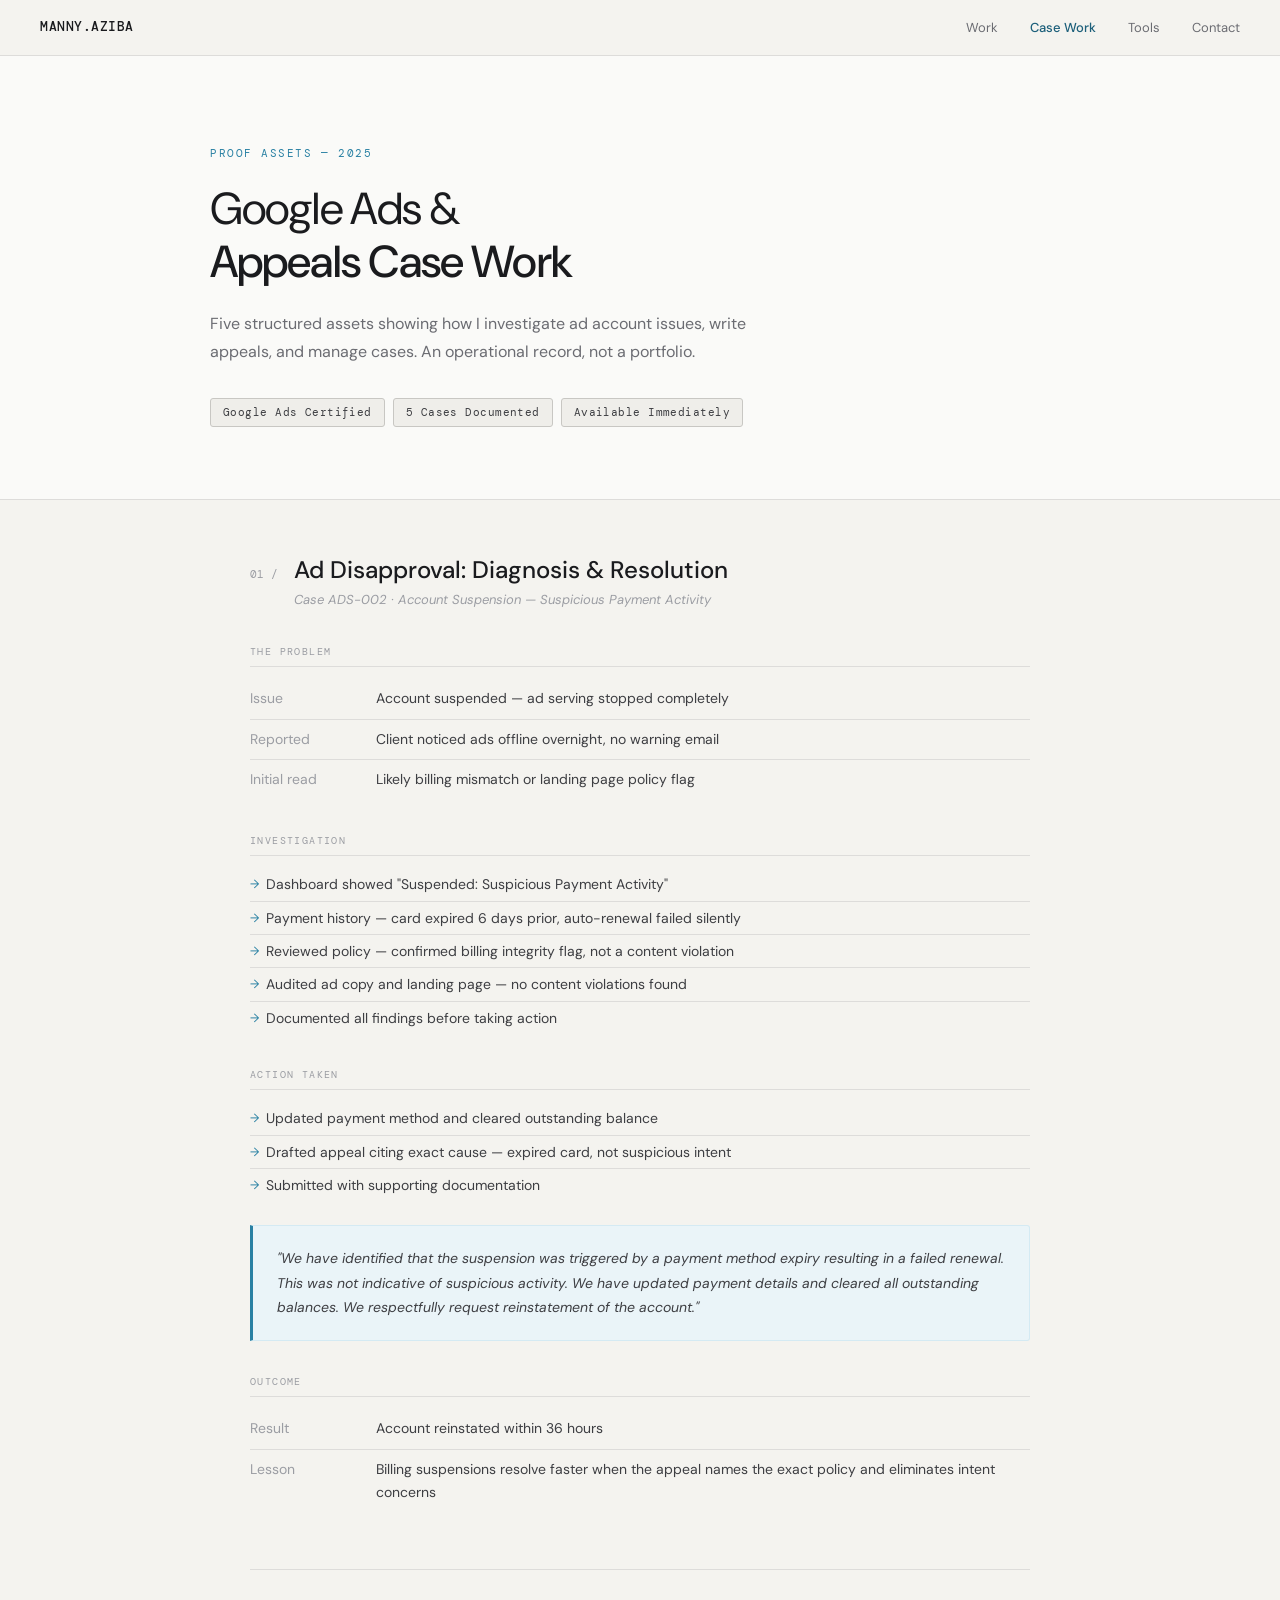
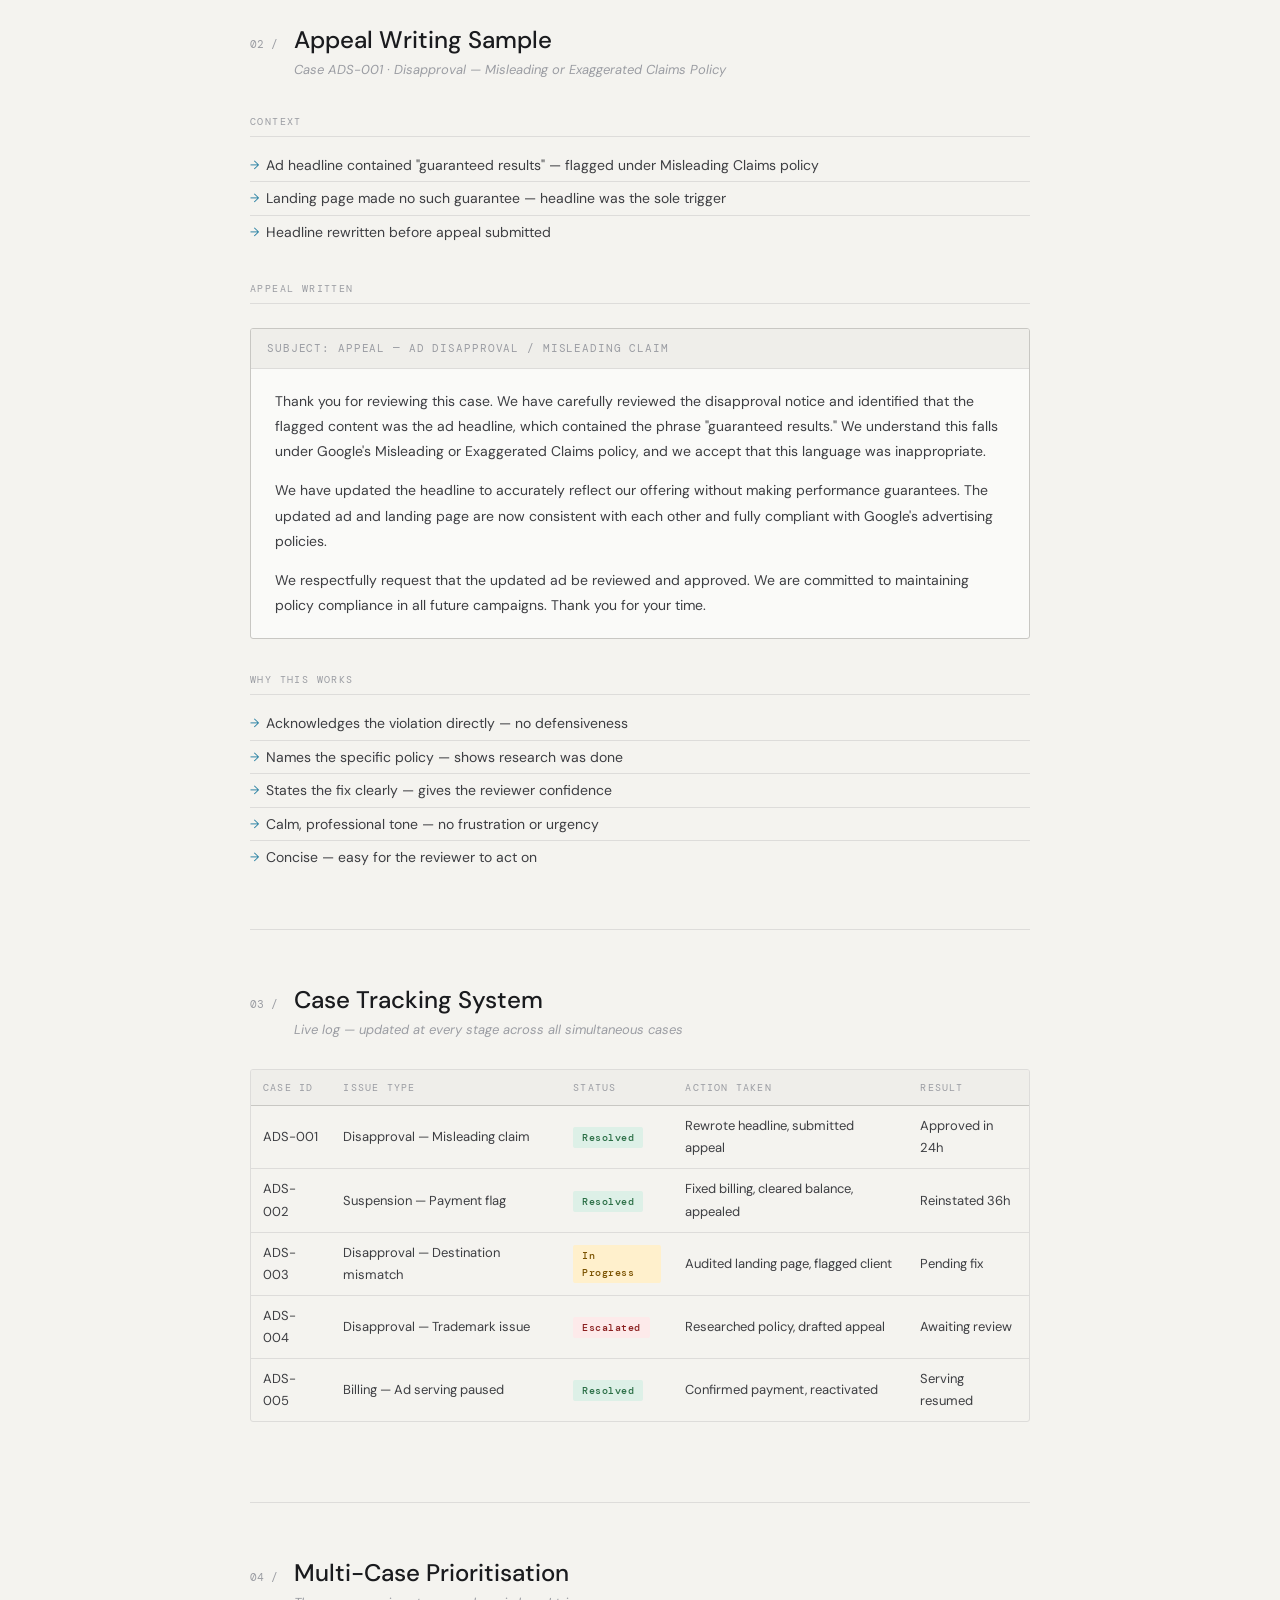
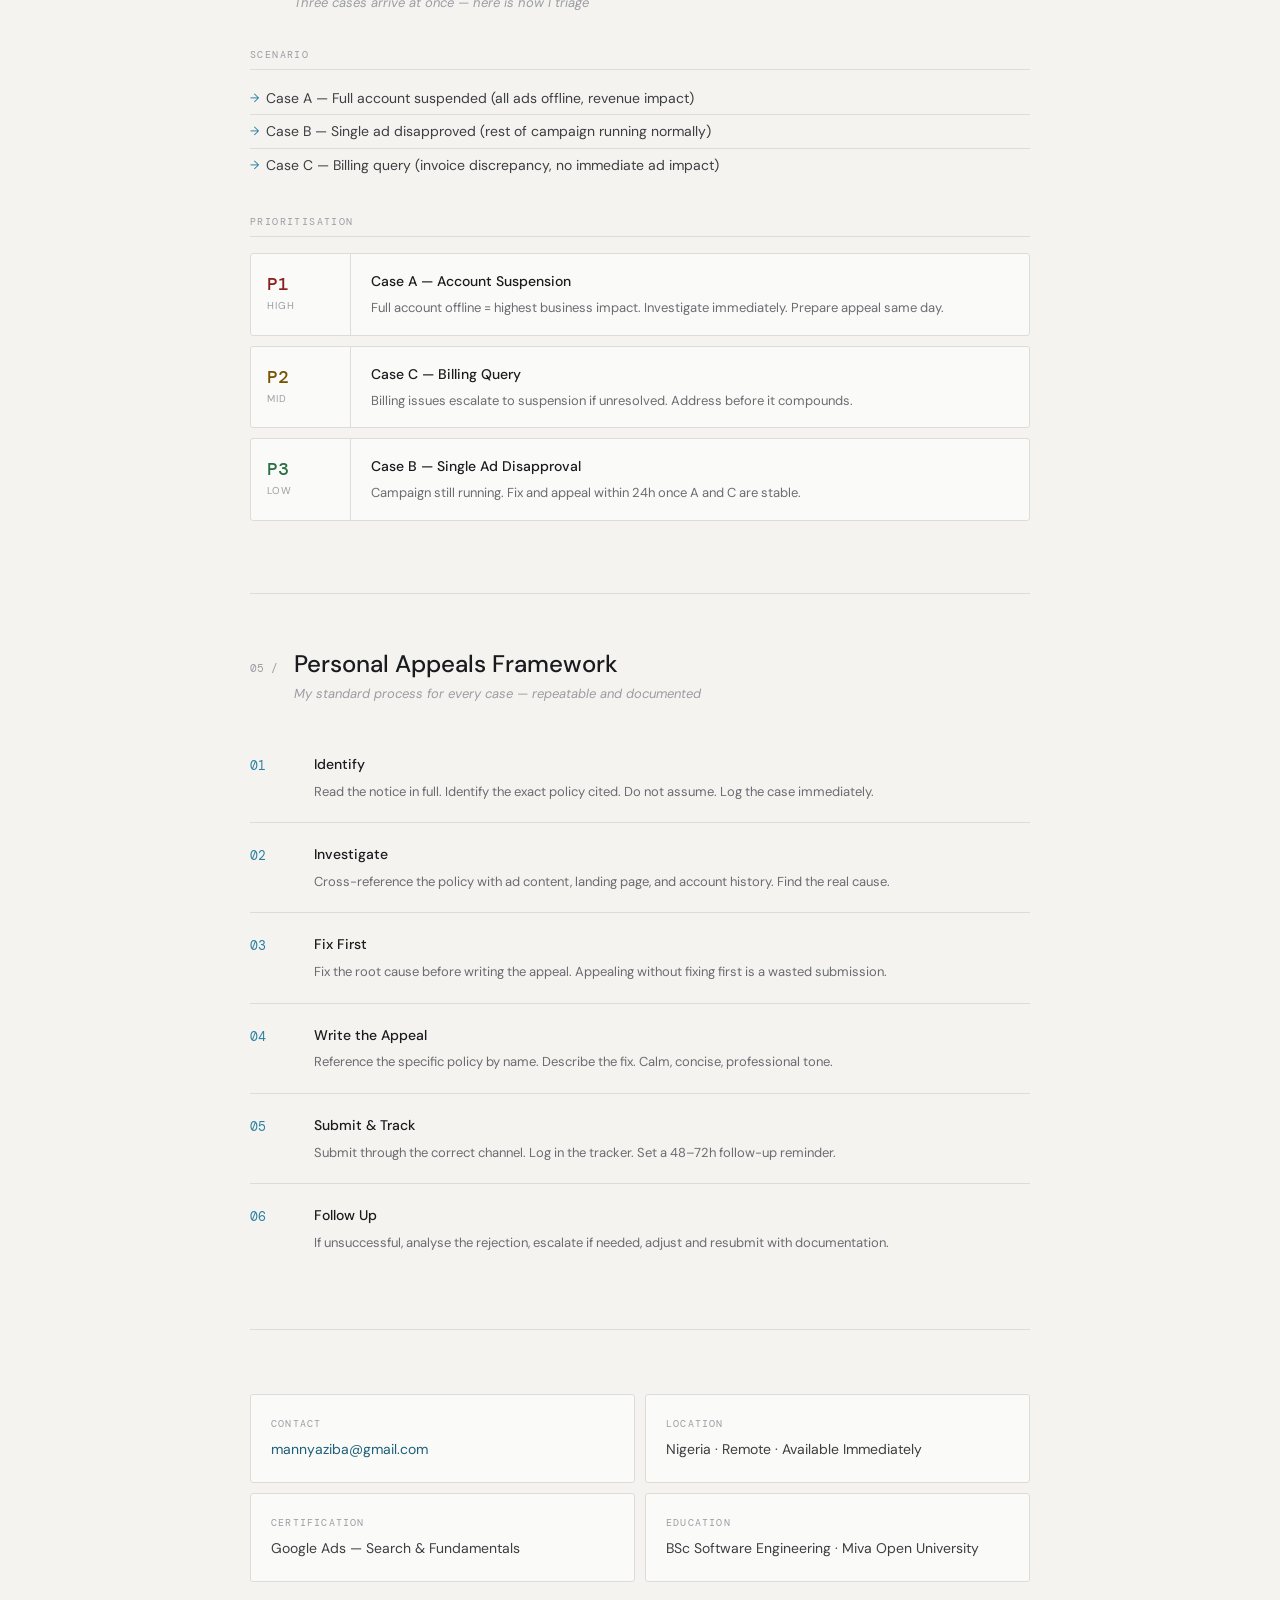
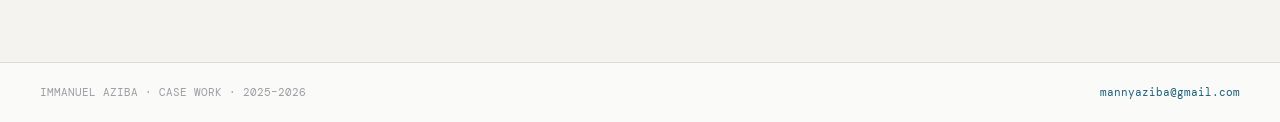
==== case-work.html @ 6a36b254 "Add files via upload" ====
<!DOCTYPE html>
<html lang="en">
<head>
<meta charset="UTF-8">
<meta name="viewport" content="width=device-width, initial-scale=1.0">
<meta name="description" content="Google Ads & Appeals case work by Immanuel Aziba — five structured assets demonstrating how ad account issues are investigated, appealed, and resolved.">
<title>Case Work — Immanuel Aziba</title>
<link rel="preconnect" href="https://fonts.googleapis.com">
<link rel="preconnect" href="https://fonts.gstatic.com" crossorigin>
<link href="https://fonts.googleapis.com/css2?family=DM+Sans:ital,wght@0,300;0,400;0,500;1,400&family=DM+Mono:wght@400;500&display=swap" rel="stylesheet">
<style>
  *, *::before, *::after { box-sizing: border-box; margin: 0; padding: 0; }

  :root {
    --page-bg: #F4F3EF;
    --surface: #FAFAF8;
    --surface-2: #EFEEEA;
    --ink: #1A1B1E;
    --ink-mid: #3D3E42;
    --ink-light: #6B6C72;
    --ink-muted: #9B9DA3;
    --border: #DDDCDA;
    --border-strong: #C8C7C3;
    --accent: #1C5F7A;
    --accent-mid: #2980A3;
    --accent-light: #D4EAF3;
    --accent-pale: #EAF4F8;
    --gold: #8A6E3A;
    --gold-pale: #F2EBD9;
    --success: #2A6E45;
    --success-pale: #DDF0E7;
    --warn: #7A5200;
    --warn-pale: #FFF0CC;
    --danger: #8B2020;
    --danger-pale: #FDEAEA;
  }

  html { background: var(--page-bg); color: var(--ink); font-family: 'DM Sans', sans-serif; scroll-behavior: smooth; }
  body {
    min-height: 100vh;
    font-size: 15px;
    line-height: 1.7;
    -webkit-font-smoothing: antialiased;
  }

  /* NAV */
  nav {
    position: sticky; top: 0; z-index: 100;
    background: rgba(244,243,239,0.95);
    backdrop-filter: blur(8px);
    border-bottom: 1px solid var(--border);
    padding: 0 2.5rem;
    display: flex; align-items: center; justify-content: space-between;
    height: 56px;
  }
  .nav-logo {
    font-family: 'DM Mono', monospace;
    font-weight: 500;
    font-size: 13px;
    letter-spacing: 0.04em;
    color: var(--ink);
    text-decoration: none;
  }
  .nav-links { display: flex; gap: 2rem; list-style: none; }
  .nav-links a {
    font-size: 13px; color: var(--ink-light);
    text-decoration: none;
    transition: color 0.15s;
  }
  .nav-links a:hover { color: var(--ink); }
  .nav-links a.active { color: var(--accent); font-weight: 500; }
  .nav-hamburger { display: none; background: none; border: none; cursor: pointer; padding: 4px; color: var(--ink-light); }

  /* HERO */
  .hero {
    background: var(--surface);
    border-bottom: 1px solid var(--border);
    padding: 5.5rem 2.5rem 4.5rem;
  }
  .hero-inner { max-width: 860px; margin: 0 auto; }
  .hero-eyebrow {
    font-family: 'DM Mono', monospace;
    font-size: 11px;
    font-weight: 400;
    letter-spacing: 0.14em;
    color: var(--accent-mid);
    text-transform: uppercase;
    margin-bottom: 1.25rem;
  }
  h1 {
    font-size: clamp(1.8rem, 4vw, 2.8rem);
    font-weight: 400;
    color: var(--ink);
    line-height: 1.2;
    margin-bottom: 1.25rem;
    letter-spacing: -0.02em;
  }
  h1 strong { font-weight: 500; }
  .hero-desc {
    font-size: 16px;
    color: var(--ink-light);
    max-width: 540px;
    line-height: 1.75;
    margin-bottom: 2rem;
  }
  .tags { display: flex; gap: 8px; flex-wrap: wrap; }
  .tag {
    font-family: 'DM Mono', monospace;
    font-size: 11px;
    background: var(--surface-2);
    border: 1px solid var(--border-strong);
    color: var(--ink-mid);
    padding: 4px 12px;
    border-radius: 3px;
    letter-spacing: 0.04em;
  }

  /* LAYOUT */
  .layout { max-width: 860px; margin: 0 auto; padding: 0 2.5rem; }

  /* ASSET */
  .asset { padding: 3.5rem 0; border-bottom: 1px solid var(--border); }
  .asset-header { display: flex; align-items: baseline; gap: 1rem; margin-bottom: 1.75rem; }
  .asset-num {
    font-family: 'DM Mono', monospace;
    font-size: 11px;
    color: var(--ink-muted);
    flex-shrink: 0;
  }
  .asset-title { font-size: clamp(1.1rem, 2.5vw, 1.5rem); font-weight: 500; color: var(--ink); line-height: 1.2; }
  .asset-sub { font-size: 13px; color: var(--ink-muted); font-style: italic; margin-top: 4px; }

  /* SECTION LABEL */
  .label {
    font-family: 'DM Mono', monospace;
    font-size: 10px;
    letter-spacing: 0.14em;
    text-transform: uppercase;
    color: var(--ink-muted);
    margin: 2rem 0 0.75rem;
    padding-bottom: 6px;
    border-bottom: 1px solid var(--border);
  }

  /* FACTS */
  .facts { display: flex; flex-direction: column; gap: 0; }
  .fact {
    display: grid; grid-template-columns: 110px 1fr;
    gap: 0 1rem;
    padding: 8px 0;
    border-bottom: 1px solid var(--border);
    font-size: 14px;
  }
  .fact:last-child { border-bottom: none; }
  .fact dt { color: var(--ink-muted); font-weight: 400; }
  .fact dd { color: var(--ink-mid); }

  /* BULLETS */
  ul.clean { list-style: none; padding: 0; }
  ul.clean li {
    padding: 5px 0 5px 16px;
    position: relative;
    font-size: 14px;
    color: var(--ink-mid);
    line-height: 1.6;
    border-bottom: 1px solid var(--border);
  }
  ul.clean li:last-child { border-bottom: none; }
  ul.clean li::before {
    content: '→';
    position: absolute; left: 0;
    color: var(--accent-mid);
    font-size: 12px;
    top: 7px;
  }

  /* CALLOUT */
  .callout {
    background: var(--accent-pale);
    border: 1px solid var(--accent-light);
    border-left: 3px solid var(--accent-mid);
    padding: 1.25rem 1.5rem;
    margin: 1.5rem 0;
    border-radius: 0 3px 3px 0;
    font-size: 14px;
    color: var(--ink-mid);
    font-style: italic;
    line-height: 1.75;
  }

  /* APPEAL BOX */
  .appeal-box {
    background: var(--surface);
    border: 1px solid var(--border-strong);
    border-radius: 3px;
    margin: 1.5rem 0;
    overflow: hidden;
  }
  .appeal-header {
    background: var(--surface-2);
    border-bottom: 1px solid var(--border);
    padding: 10px 16px;
    font-family: 'DM Mono', monospace;
    font-size: 11px;
    color: var(--ink-muted);
    letter-spacing: 0.08em;
  }
  .appeal-body { padding: 1.25rem 1.5rem; }
  .appeal-para { font-size: 14px; color: var(--ink-mid); line-height: 1.8; margin-bottom: 0.875rem; }
  .appeal-para:last-child { margin-bottom: 0; }

  /* TABLE */
  .table-wrap { overflow-x: auto; border: 1px solid var(--border); border-radius: 3px; margin: 1.5rem 0; }
  table.log { width: 100%; border-collapse: collapse; font-size: 13px; }
  .log th {
    text-align: left;
    padding: 9px 12px;
    font-family: 'DM Mono', monospace;
    font-size: 10px;
    letter-spacing: 0.12em;
    text-transform: uppercase;
    color: var(--ink-muted);
    background: var(--surface-2);
    border-bottom: 1px solid var(--border-strong);
    font-weight: 400;
  }
  .log td { padding: 9px 12px; color: var(--ink-mid); border-bottom: 1px solid var(--border); vertical-align: middle; }
  .log tbody tr:last-child td { border-bottom: none; }
  .badge {
    display: inline-block;
    padding: 2px 9px;
    border-radius: 2px;
    font-family: 'DM Mono', monospace;
    font-size: 10px;
    font-weight: 500;
    letter-spacing: 0.05em;
  }
  .b-resolved { background: var(--success-pale); color: var(--success); }
  .b-progress { background: var(--warn-pale); color: var(--warn); }
  .b-escalated { background: var(--danger-pale); color: var(--danger); }

  /* PRIORITY */
  .p-stack { display: flex; flex-direction: column; gap: 10px; margin: 1rem 0; }
  .p-row {
    background: var(--surface);
    border: 1px solid var(--border);
    border-radius: 3px;
    display: grid;
    grid-template-columns: 100px 1fr;
    overflow: hidden;
  }
  .p-side {
    padding: 1rem;
    border-right: 1px solid var(--border);
    display: flex; flex-direction: column; justify-content: center;
  }
  .p-side-num {
    font-family: 'DM Mono', monospace;
    font-size: 18px;
    font-weight: 500;
    line-height: 1;
    margin-bottom: 4px;
  }
  .p-side-label { font-size: 10px; color: var(--ink-muted); text-transform: uppercase; letter-spacing: 0.1em; }
  .p-high .p-side-num { color: var(--danger); }
  .p-mid .p-side-num { color: var(--warn); }
  .p-low .p-side-num { color: var(--success); }
  .p-main { padding: 1rem 1.25rem; }
  .p-main-title { font-weight: 500; font-size: 14px; color: var(--ink); margin-bottom: 4px; }
  .p-main-body { font-size: 13px; color: var(--ink-light); line-height: 1.6; }

  /* STEPS */
  .step-list { display: flex; flex-direction: column; gap: 0; margin-top: 1rem; }
  .step {
    display: grid; grid-template-columns: 48px 1fr;
    gap: 0 1rem;
    padding: 1.25rem 0;
    border-bottom: 1px solid var(--border);
  }
  .step:last-child { border-bottom: none; }
  .step-n {
    font-family: 'DM Mono', monospace;
    font-size: 13px;
    color: var(--accent-mid);
    padding-top: 2px;
  }
  .step-t { font-weight: 500; font-size: 14px; color: var(--ink); margin-bottom: 4px; }
  .step-b { font-size: 13px; color: var(--ink-light); line-height: 1.65; }

  /* CLOSING */
  .closing { padding: 4rem 0 5rem; }
  .closing-grid { display: grid; grid-template-columns: 1fr 1fr; gap: 10px; }
  .closing-card {
    background: var(--surface);
    border: 1px solid var(--border);
    border-radius: 3px;
    padding: 1.25rem;
  }
  .c-label { font-family: 'DM Mono', monospace; font-size: 10px; color: var(--ink-muted); letter-spacing: 0.12em; text-transform: uppercase; margin-bottom: 6px; }
  .c-val { font-size: 14px; color: var(--ink-mid); }
  .c-val a { color: var(--accent); text-decoration: none; }
  .c-val a:hover { text-decoration: underline; }

  /* FOOTER */
  footer {
    border-top: 1px solid var(--border);
    background: var(--surface);
    padding: 1.25rem 2.5rem;
    display: flex; justify-content: space-between; align-items: center;
    font-family: 'DM Mono', monospace;
    font-size: 11px;
    color: var(--ink-muted);
  }
  footer a { color: var(--accent); text-decoration: none; }
  footer a:hover { text-decoration: underline; }

  /* MOBILE NAV */
  @media (max-width: 640px) {
    nav { padding: 0 1.25rem; }
    .nav-links { display: none; flex-direction: column; gap: 0; position: absolute; top: 56px; left: 0; right: 0; background: var(--surface); border-bottom: 1px solid var(--border); padding: 0.5rem 0; }
    .nav-links.open { display: flex; }
    .nav-links li { border-bottom: 1px solid var(--border); }
    .nav-links a { display: block; padding: 0.75rem 1.25rem; }
    .nav-hamburger { display: block; }
    .hero, .layout { padding-left: 1.25rem; padding-right: 1.25rem; }
    .closing-grid { grid-template-columns: 1fr; }
    .p-row { grid-template-columns: 1fr; }
    .p-side { border-right: none; border-bottom: 1px solid var(--border); flex-direction: row; align-items: center; gap: 10px; }
    .fact { grid-template-columns: 1fr; gap: 2px; }
    footer { flex-direction: column; gap: 4px; text-align: center; padding: 1.25rem; }
  }
</style>
</head>
<body>

<nav>
  <a href="index.html" class="nav-logo">MANNY.AZIBA</a>
  <ul class="nav-links" id="nav-links">
    <li><a href="index.html#work">Work</a></li>
    <li><a href="case-work.html" class="active">Case Work</a></li>
    <li><a href="index.html#tools">Tools</a></li>
    <li><a href="index.html#contact">Contact</a></li>
  </ul>
  <button class="nav-hamburger" id="hamburger" aria-label="Toggle menu">
    <svg width="20" height="20" viewBox="0 0 20 20" fill="none" stroke="currentColor" stroke-width="1.5">
      <line x1="3" y1="6" x2="17" y2="6"/><line x1="3" y1="10" x2="17" y2="10"/><line x1="3" y1="14" x2="17" y2="14"/>
    </svg>
  </button>
</nav>

<main>

  <div class="hero">
    <div class="hero-inner">
      <div class="hero-eyebrow">Proof Assets — 2025</div>
      <h1>Google Ads &amp;<br><strong>Appeals Case Work</strong></h1>
      <p class="hero-desc">
        Five structured assets showing how I investigate ad account issues, write appeals, and manage cases. An operational record, not a portfolio.
      </p>
      <div class="tags">
        <span class="tag">Google Ads Certified</span>
        <span class="tag">5 Cases Documented</span>
        <span class="tag">Available Immediately</span>
      </div>
    </div>
  </div>

  <div class="layout">

    <!-- 01 -->
    <section class="asset" id="asset-01">
      <div class="asset-header">
        <span class="asset-num">01 /</span>
        <div>
          <div class="asset-title">Ad Disapproval: Diagnosis &amp; Resolution</div>
          <div class="asset-sub">Case ADS-002 · Account Suspension — Suspicious Payment Activity</div>
        </div>
      </div>

      <div class="label">The Problem</div>
      <dl class="facts">
        <div class="fact"><dt>Issue</dt><dd>Account suspended — ad serving stopped completely</dd></div>
        <div class="fact"><dt>Reported</dt><dd>Client noticed ads offline overnight, no warning email</dd></div>
        <div class="fact"><dt>Initial read</dt><dd>Likely billing mismatch or landing page policy flag</dd></div>
      </dl>

      <div class="label">Investigation</div>
      <ul class="clean">
        <li>Dashboard showed "Suspended: Suspicious Payment Activity"</li>
        <li>Payment history — card expired 6 days prior, auto-renewal failed silently</li>
        <li>Reviewed policy — confirmed billing integrity flag, not a content violation</li>
        <li>Audited ad copy and landing page — no content violations found</li>
        <li>Documented all findings before taking action</li>
      </ul>

      <div class="label">Action Taken</div>
      <ul class="clean">
        <li>Updated payment method and cleared outstanding balance</li>
        <li>Drafted appeal citing exact cause — expired card, not suspicious intent</li>
        <li>Submitted with supporting documentation</li>
      </ul>
      <div class="callout">
        "We have identified that the suspension was triggered by a payment method expiry resulting in a failed renewal. This was not indicative of suspicious activity. We have updated payment details and cleared all outstanding balances. We respectfully request reinstatement of the account."
      </div>

      <div class="label">Outcome</div>
      <dl class="facts">
        <div class="fact"><dt>Result</dt><dd>Account reinstated within 36 hours</dd></div>
        <div class="fact"><dt>Lesson</dt><dd>Billing suspensions resolve faster when the appeal names the exact policy and eliminates intent concerns</dd></div>
      </dl>
    </section>

    <!-- 02 -->
    <section class="asset" id="asset-02">
      <div class="asset-header">
        <span class="asset-num">02 /</span>
        <div>
          <div class="asset-title">Appeal Writing Sample</div>
          <div class="asset-sub">Case ADS-001 · Disapproval — Misleading or Exaggerated Claims Policy</div>
        </div>
      </div>

      <div class="label">Context</div>
      <ul class="clean">
        <li>Ad headline contained "guaranteed results" — flagged under Misleading Claims policy</li>
        <li>Landing page made no such guarantee — headline was the sole trigger</li>
        <li>Headline rewritten before appeal submitted</li>
      </ul>

      <div class="label">Appeal Written</div>
      <div class="appeal-box">
        <div class="appeal-header">SUBJECT: APPEAL — AD DISAPPROVAL / MISLEADING CLAIM</div>
        <div class="appeal-body">
          <p class="appeal-para">Thank you for reviewing this case. We have carefully reviewed the disapproval notice and identified that the flagged content was the ad headline, which contained the phrase "guaranteed results." We understand this falls under Google's Misleading or Exaggerated Claims policy, and we accept that this language was inappropriate.</p>
          <p class="appeal-para">We have updated the headline to accurately reflect our offering without making performance guarantees. The updated ad and landing page are now consistent with each other and fully compliant with Google's advertising policies.</p>
          <p class="appeal-para">We respectfully request that the updated ad be reviewed and approved. We are committed to maintaining policy compliance in all future campaigns. Thank you for your time.</p>
        </div>
      </div>

      <div class="label">Why This Works</div>
      <ul class="clean">
        <li>Acknowledges the violation directly — no defensiveness</li>
        <li>Names the specific policy — shows research was done</li>
        <li>States the fix clearly — gives the reviewer confidence</li>
        <li>Calm, professional tone — no frustration or urgency</li>
        <li>Concise — easy for the reviewer to act on</li>
      </ul>
    </section>

    <!-- 03 -->
    <section class="asset" id="asset-03">
      <div class="asset-header">
        <span class="asset-num">03 /</span>
        <div>
          <div class="asset-title">Case Tracking System</div>
          <div class="asset-sub">Live log — updated at every stage across all simultaneous cases</div>
        </div>
      </div>

      <div class="table-wrap">
        <table class="log">
          <thead>
            <tr>
              <th>Case ID</th>
              <th>Issue Type</th>
              <th>Status</th>
              <th>Action Taken</th>
              <th>Result</th>
            </tr>
          </thead>
          <tbody>
            <tr>
              <td>ADS-001</td>
              <td>Disapproval — Misleading claim</td>
              <td><span class="badge b-resolved">Resolved</span></td>
              <td>Rewrote headline, submitted appeal</td>
              <td>Approved in 24h</td>
            </tr>
            <tr>
              <td>ADS-002</td>
              <td>Suspension — Payment flag</td>
              <td><span class="badge b-resolved">Resolved</span></td>
              <td>Fixed billing, cleared balance, appealed</td>
              <td>Reinstated 36h</td>
            </tr>
            <tr>
              <td>ADS-003</td>
              <td>Disapproval — Destination mismatch</td>
              <td><span class="badge b-progress">In Progress</span></td>
              <td>Audited landing page, flagged client</td>
              <td>Pending fix</td>
            </tr>
            <tr>
              <td>ADS-004</td>
              <td>Disapproval — Trademark issue</td>
              <td><span class="badge b-escalated">Escalated</span></td>
              <td>Researched policy, drafted appeal</td>
              <td>Awaiting review</td>
            </tr>
            <tr>
              <td>ADS-005</td>
              <td>Billing — Ad serving paused</td>
              <td><span class="badge b-resolved">Resolved</span></td>
              <td>Confirmed payment, reactivated</td>
              <td>Serving resumed</td>
            </tr>
          </tbody>
        </table>
      </div>
    </section>

    <!-- 04 -->
    <section class="asset" id="asset-04">
      <div class="asset-header">
        <span class="asset-num">04 /</span>
        <div>
          <div class="asset-title">Multi-Case Prioritisation</div>
          <div class="asset-sub">Three cases arrive at once — here is how I triage</div>
        </div>
      </div>

      <div class="label">Scenario</div>
      <ul class="clean">
        <li>Case A — Full account suspended (all ads offline, revenue impact)</li>
        <li>Case B — Single ad disapproved (rest of campaign running normally)</li>
        <li>Case C — Billing query (invoice discrepancy, no immediate ad impact)</li>
      </ul>

      <div class="label">Prioritisation</div>
      <div class="p-stack">
        <div class="p-row p-high">
          <div class="p-side"><span class="p-side-num">P1</span><span class="p-side-label">High</span></div>
          <div class="p-main">
            <div class="p-main-title">Case A — Account Suspension</div>
            <div class="p-main-body">Full account offline = highest business impact. Investigate immediately. Prepare appeal same day.</div>
          </div>
        </div>
        <div class="p-row p-mid">
          <div class="p-side"><span class="p-side-num">P2</span><span class="p-side-label">Mid</span></div>
          <div class="p-main">
            <div class="p-main-title">Case C — Billing Query</div>
            <div class="p-main-body">Billing issues escalate to suspension if unresolved. Address before it compounds.</div>
          </div>
        </div>
        <div class="p-row p-low">
          <div class="p-side"><span class="p-side-num">P3</span><span class="p-side-label">Low</span></div>
          <div class="p-main">
            <div class="p-main-title">Case B — Single Ad Disapproval</div>
            <div class="p-main-body">Campaign still running. Fix and appeal within 24h once A and C are stable.</div>
          </div>
        </div>
      </div>
    </section>

    <!-- 05 -->
    <section class="asset" id="asset-05">
      <div class="asset-header">
        <span class="asset-num">05 /</span>
        <div>
          <div class="asset-title">Personal Appeals Framework</div>
          <div class="asset-sub">My standard process for every case — repeatable and documented</div>
        </div>
      </div>

      <div class="step-list">
        <div class="step"><div class="step-n">01</div><div><div class="step-t">Identify</div><div class="step-b">Read the notice in full. Identify the exact policy cited. Do not assume. Log the case immediately.</div></div></div>
        <div class="step"><div class="step-n">02</div><div><div class="step-t">Investigate</div><div class="step-b">Cross-reference the policy with ad content, landing page, and account history. Find the real cause.</div></div></div>
        <div class="step"><div class="step-n">03</div><div><div class="step-t">Fix First</div><div class="step-b">Fix the root cause before writing the appeal. Appealing without fixing first is a wasted submission.</div></div></div>
        <div class="step"><div class="step-n">04</div><div><div class="step-t">Write the Appeal</div><div class="step-b">Reference the specific policy by name. Describe the fix. Calm, concise, professional tone.</div></div></div>
        <div class="step"><div class="step-n">05</div><div><div class="step-t">Submit &amp; Track</div><div class="step-b">Submit through the correct channel. Log in the tracker. Set a 48–72h follow-up reminder.</div></div></div>
        <div class="step"><div class="step-n">06</div><div><div class="step-t">Follow Up</div><div class="step-b">If unsuccessful, analyse the rejection, escalate if needed, adjust and resubmit with documentation.</div></div></div>
      </div>
    </section>

    <section class="closing">
      <div class="closing-grid">
        <div class="closing-card">
          <div class="c-label">Contact</div>
          <div class="c-val"><a href="mailto:mannyaziba@gmail.com">mannyaziba@gmail.com</a></div>
        </div>
        <div class="closing-card">
          <div class="c-label">Location</div>
          <div class="c-val">Nigeria · Remote · Available Immediately</div>
        </div>
        <div class="closing-card">
          <div class="c-label">Certification</div>
          <div class="c-val">Google Ads — Search &amp; Fundamentals</div>
        </div>
        <div class="closing-card">
          <div class="c-label">Education</div>
          <div class="c-val">BSc Software Engineering · Miva Open University</div>
        </div>
      </div>
    </section>

  </div><!-- /layout -->

</main>

<footer>
  <span>IMMANUEL AZIBA · CASE WORK · 2025–2026</span>
  <a href="mailto:mannyaziba@gmail.com">mannyaziba@gmail.com</a>
</footer>

<script>
  const hamburger = document.getElementById('hamburger');
  const navLinks = document.getElementById('nav-links');
  hamburger.addEventListener('click', () => navLinks.classList.toggle('open'));
  navLinks.querySelectorAll('a').forEach(a => a.addEventListener('click', () => navLinks.classList.remove('open')));
</script>

</body>
</html>
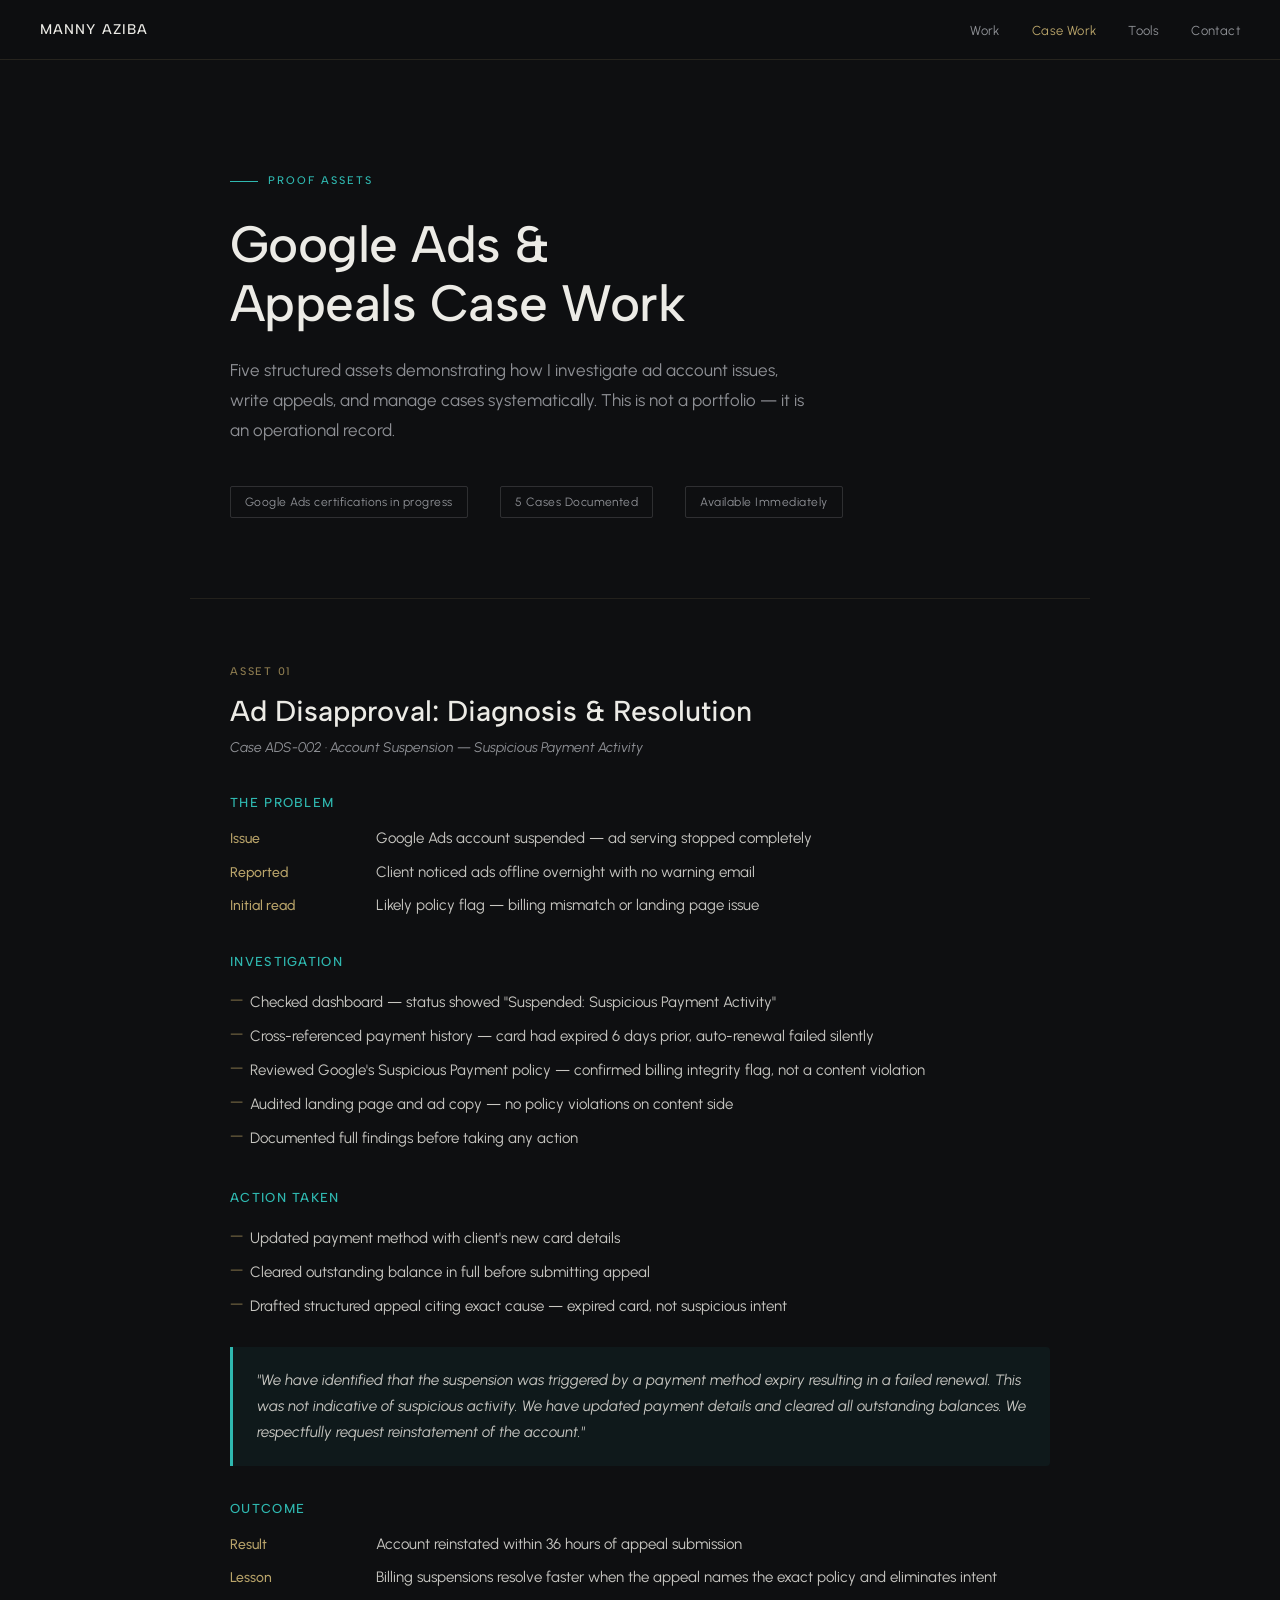
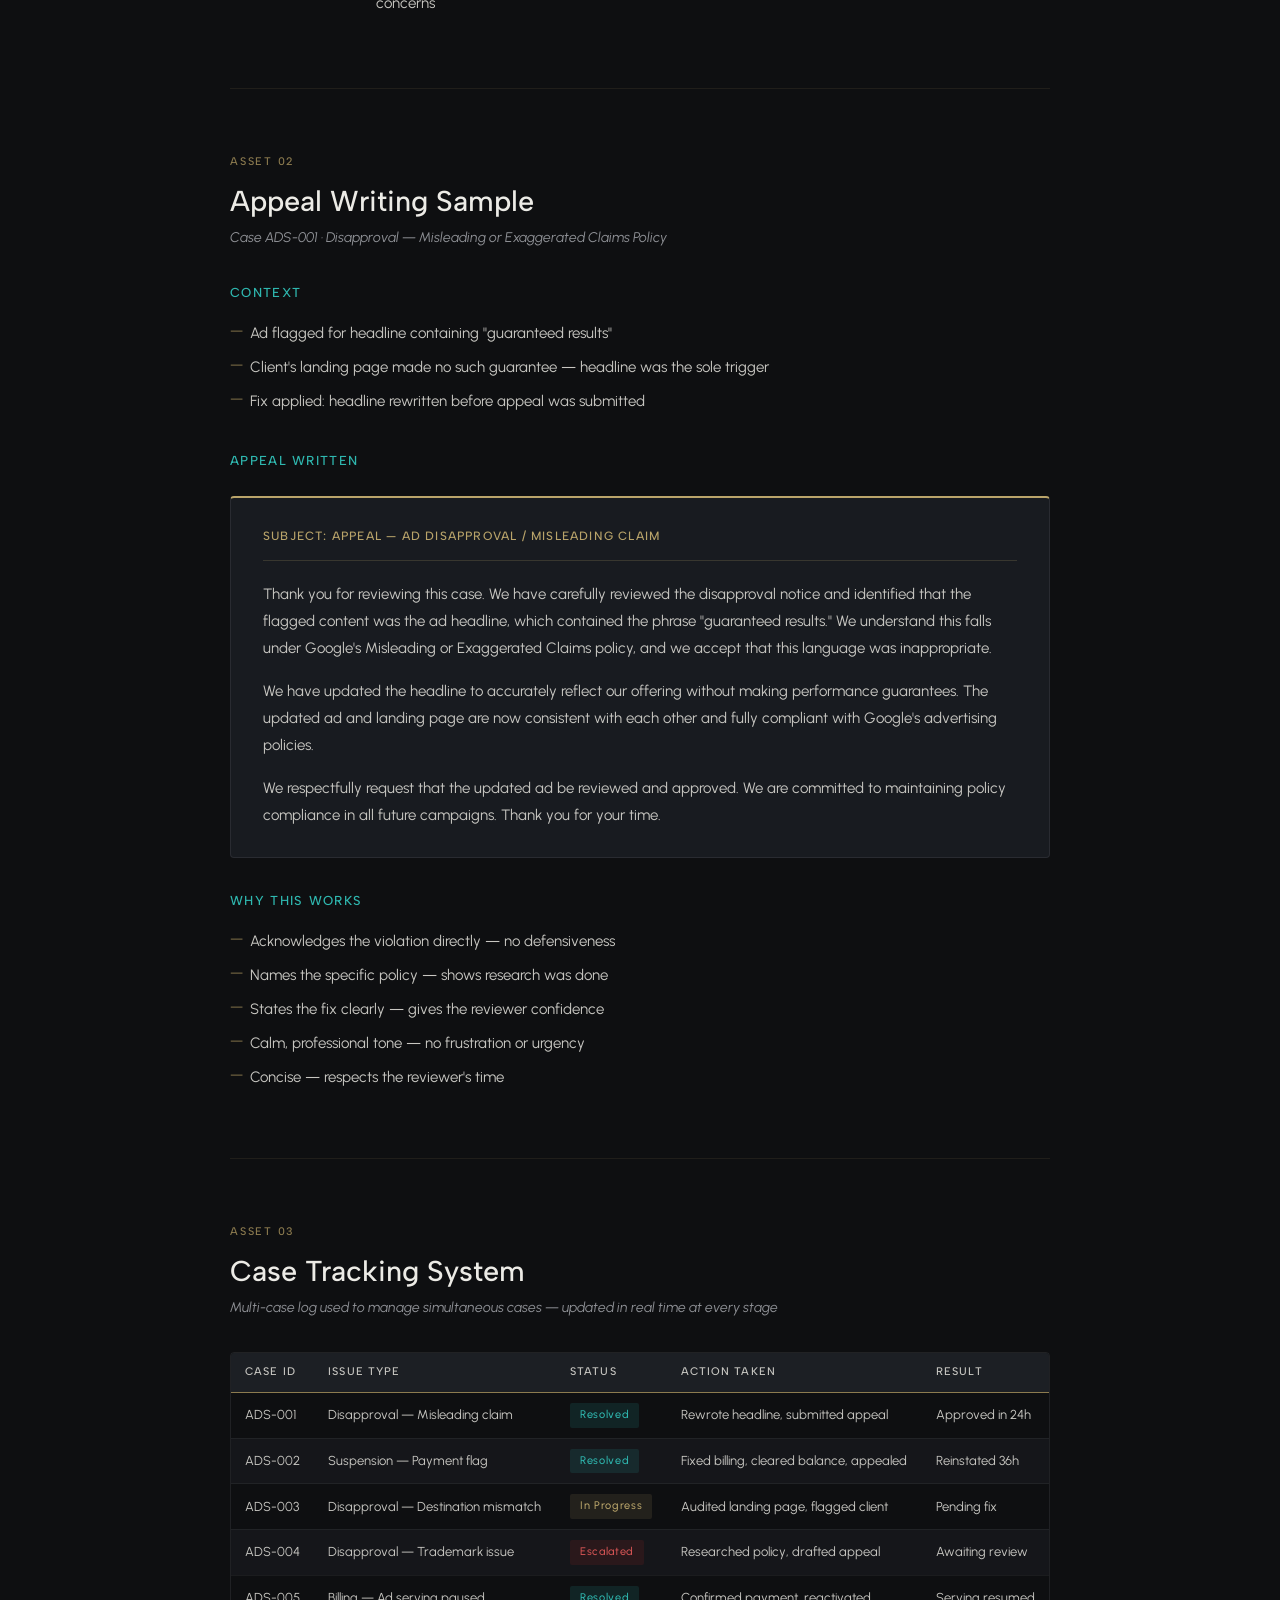
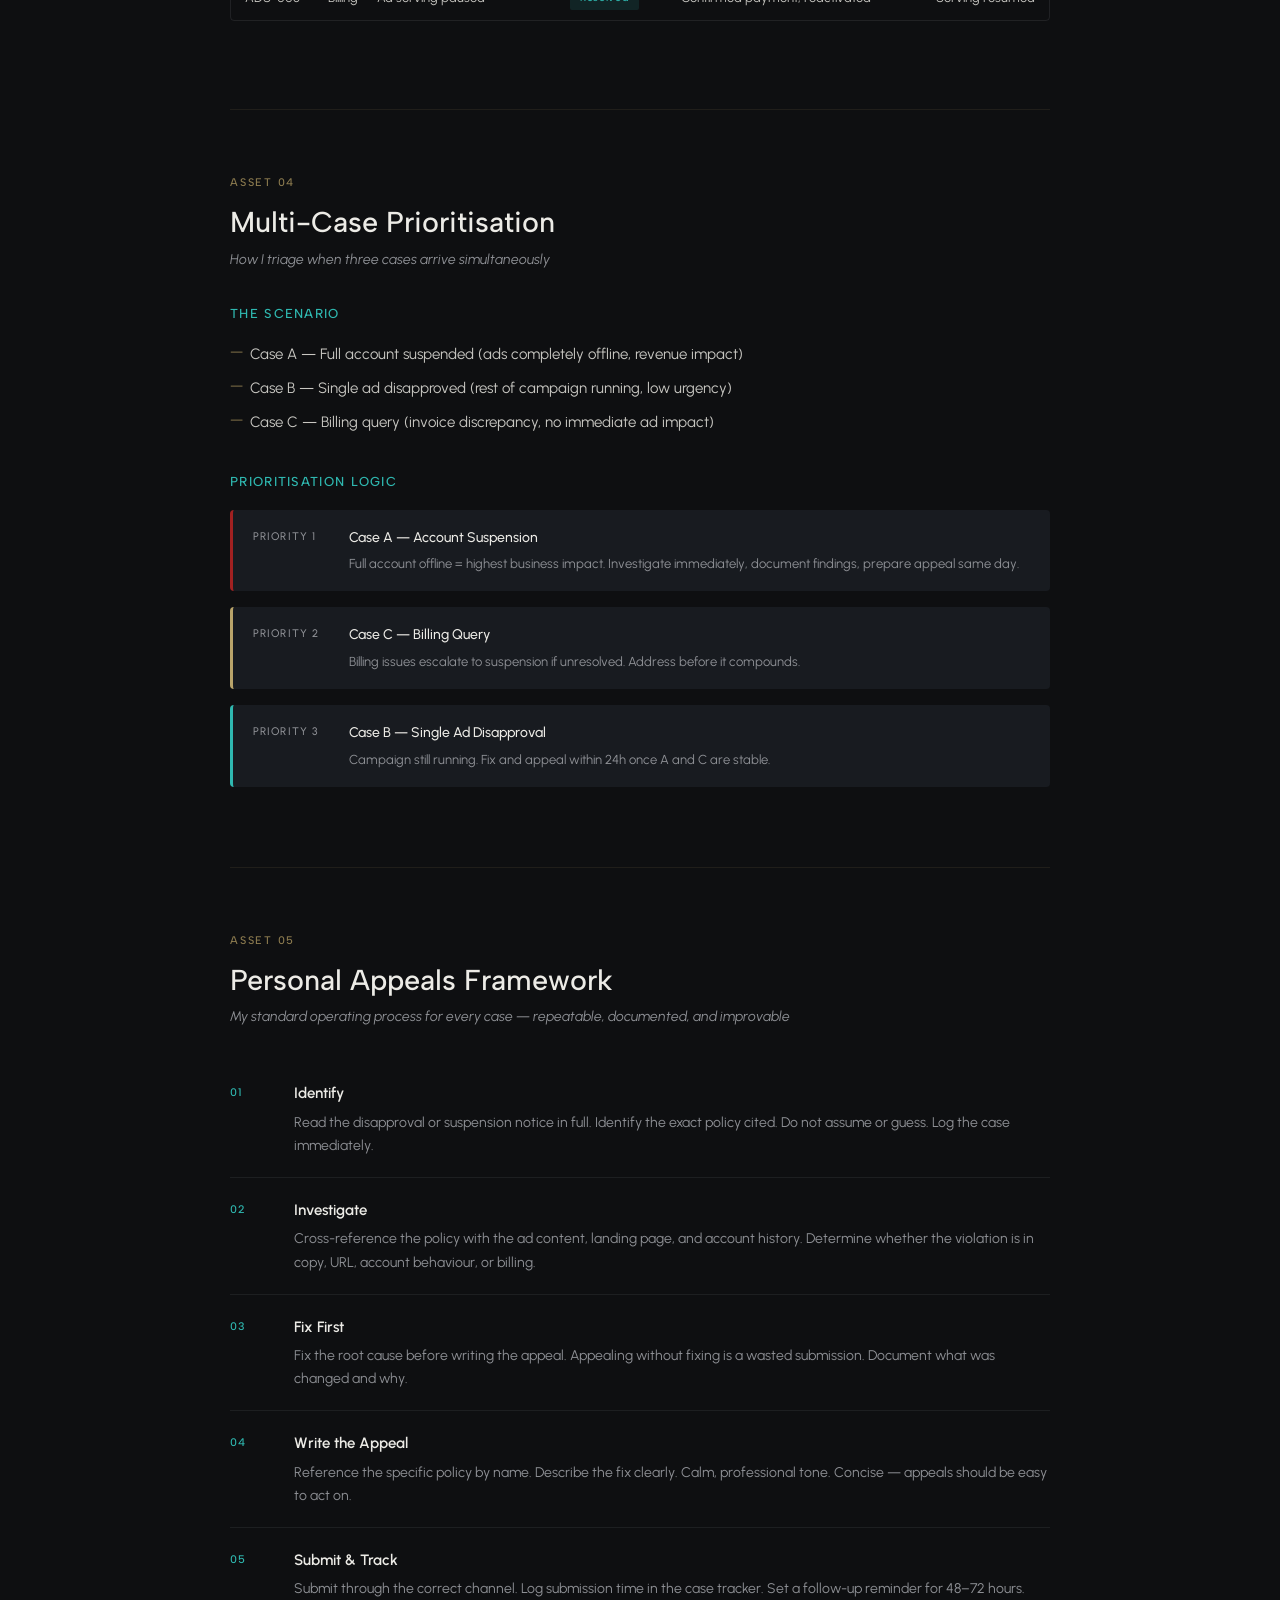
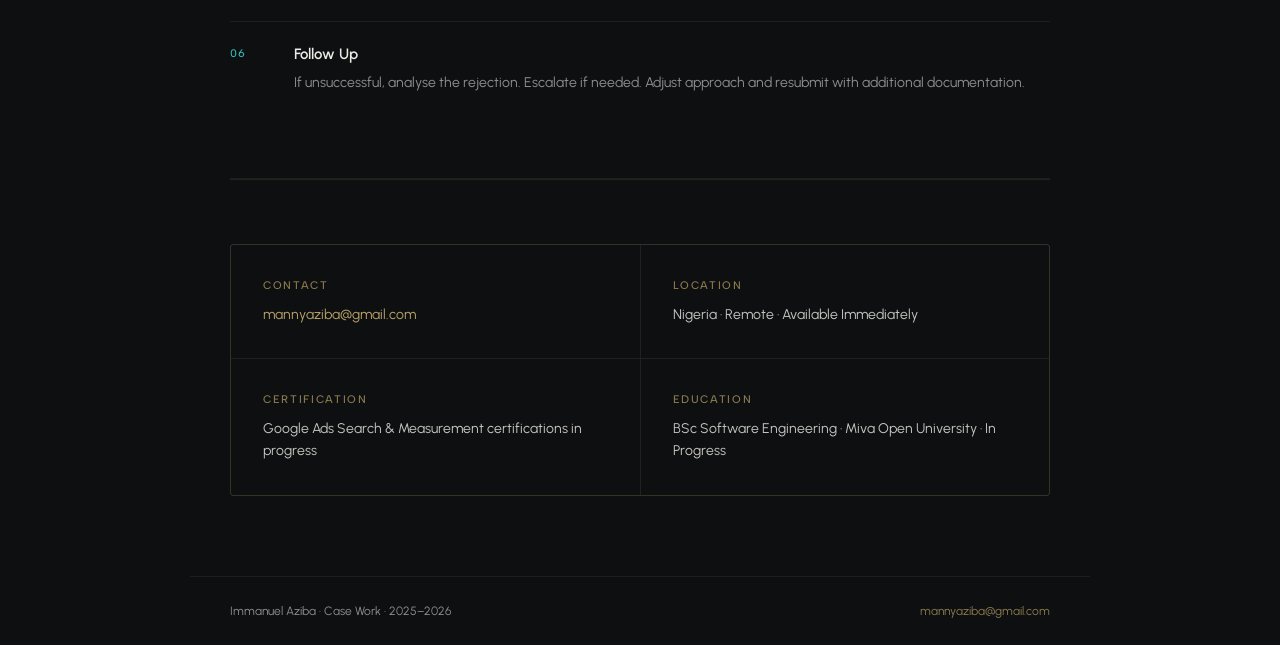
==== commit a9e89369: "Add files via upload" ====
--- a/case-work.html
+++ b/case-work.html
@@ -7,334 +7,155 @@
 <title>Case Work — Immanuel Aziba</title>
 <link rel="preconnect" href="https://fonts.googleapis.com">
 <link rel="preconnect" href="https://fonts.gstatic.com" crossorigin>
-<link href="https://fonts.googleapis.com/css2?family=DM+Sans:ital,wght@0,300;0,400;0,500;1,400&family=DM+Mono:wght@400;500&display=swap" rel="stylesheet">
+<link href="https://fonts.googleapis.com/css2?family=Urbanist:ital,wght@0,400;0,500;0,600;1,400&family=Albert+Sans:wght@500&display=swap" rel="stylesheet">
 <style>
   *, *::before, *::after { box-sizing: border-box; margin: 0; padding: 0; }
 
   :root {
-    --page-bg: #F4F3EF;
-    --surface: #FAFAF8;
-    --surface-2: #EFEEEA;
-    --ink: #1A1B1E;
-    --ink-mid: #3D3E42;
-    --ink-light: #6B6C72;
-    --ink-muted: #9B9DA3;
-    --border: #DDDCDA;
-    --border-strong: #C8C7C3;
-    --accent: #1C5F7A;
-    --accent-mid: #2980A3;
-    --accent-light: #D4EAF3;
-    --accent-pale: #EAF4F8;
-    --gold: #8A6E3A;
-    --gold-pale: #F2EBD9;
-    --success: #2A6E45;
-    --success-pale: #DDF0E7;
-    --warn: #7A5200;
-    --warn-pale: #FFF0CC;
-    --danger: #8B2020;
-    --danger-pale: #FDEAEA;
+    --obsidian: #0E0F11;
+    --graphite: #1C1F24;
+    --graphite-light: #252930;
+    --bone: #ECEBE6;
+    --bone-dim: #C8C7C2;
+    --fog: #8E9095;
+    --gold: #B9A46A;
+    --gold-dim: #8C7B4F;
+    --teal: #2FB8B0;
+    --teal-dim: #1D7A75;
+    --crimson: #A12121;
+    --surface: #181B20;
   }
 
-  html { background: var(--page-bg); color: var(--ink); font-family: 'DM Sans', sans-serif; scroll-behavior: smooth; }
-  body {
-    min-height: 100vh;
-    font-size: 15px;
-    line-height: 1.7;
-    -webkit-font-smoothing: antialiased;
-  }
+  html { background: var(--obsidian); color: var(--bone); font-family: 'Urbanist', sans-serif; scroll-behavior: smooth; }
+  body { min-height: 100vh; background: var(--obsidian); color: var(--bone); font-size: 16px; line-height: 1.7; -webkit-font-smoothing: antialiased; }
 
   /* NAV */
   nav {
     position: sticky; top: 0; z-index: 100;
-    background: rgba(244,243,239,0.95);
-    backdrop-filter: blur(8px);
-    border-bottom: 1px solid var(--border);
-    padding: 0 2.5rem;
-    display: flex; align-items: center; justify-content: space-between;
-    height: 56px;
+    background: rgba(14,15,17,0.92); backdrop-filter: blur(12px);
+    border-bottom: 1px solid rgba(185,164,106,0.15);
+    padding: 0 2.5rem; display: flex; align-items: center; justify-content: space-between; height: 60px;
   }
-  .nav-logo {
-    font-family: 'DM Mono', monospace;
-    font-weight: 500;
-    font-size: 13px;
-    letter-spacing: 0.04em;
-    color: var(--ink);
-    text-decoration: none;
+  .nav-logo { font-family: 'Albert Sans', sans-serif; font-weight: 500; font-size: 14px; letter-spacing: 0.08em; color: var(--bone); text-decoration: none; }
+  .nav-links { display: flex; gap: 2rem; list-style: none; }
+  .nav-links a { font-size: 13px; color: var(--fog); text-decoration: none; letter-spacing: 0.03em; transition: color 0.2s; }
+  .nav-links a:hover, .nav-links a.active { color: var(--gold); }
+  .nav-hamburger { display: none; background: none; border: none; cursor: pointer; padding: 4px; color: var(--fog); }
+
+  /* HERO */
+  .hero { padding: 7rem 2.5rem 5rem; max-width: 900px; margin: 0 auto; border-bottom: 1px solid rgba(185,164,106,0.12); }
+  .hero-tag {
+    font-family: 'Albert Sans', sans-serif; font-size: 11px; font-weight: 500;
+    letter-spacing: 0.18em; color: var(--teal); text-transform: uppercase;
+    margin-bottom: 1.5rem; display: flex; align-items: center; gap: 10px;
   }
-  .nav-links { display: flex; gap: 2rem; list-style: none; }
-  .nav-links a {
-    font-size: 13px; color: var(--ink-light);
-    text-decoration: none;
-    transition: color 0.15s;
-  }
-  .nav-links a:hover { color: var(--ink); }
-  .nav-links a.active { color: var(--accent); font-weight: 500; }
-  .nav-hamburger { display: none; background: none; border: none; cursor: pointer; padding: 4px; color: var(--ink-light); }
-
-  /* HERO */
-  .hero {
-    background: var(--surface);
-    border-bottom: 1px solid var(--border);
-    padding: 5.5rem 2.5rem 4.5rem;
-  }
-  .hero-inner { max-width: 860px; margin: 0 auto; }
-  .hero-eyebrow {
-    font-family: 'DM Mono', monospace;
-    font-size: 11px;
-    font-weight: 400;
-    letter-spacing: 0.14em;
-    color: var(--accent-mid);
-    text-transform: uppercase;
-    margin-bottom: 1.25rem;
-  }
-  h1 {
-    font-size: clamp(1.8rem, 4vw, 2.8rem);
-    font-weight: 400;
-    color: var(--ink);
-    line-height: 1.2;
-    margin-bottom: 1.25rem;
-    letter-spacing: -0.02em;
-  }
-  h1 strong { font-weight: 500; }
-  .hero-desc {
-    font-size: 16px;
-    color: var(--ink-light);
-    max-width: 540px;
-    line-height: 1.75;
-    margin-bottom: 2rem;
-  }
-  .tags { display: flex; gap: 8px; flex-wrap: wrap; }
-  .tag {
-    font-family: 'DM Mono', monospace;
-    font-size: 11px;
-    background: var(--surface-2);
-    border: 1px solid var(--border-strong);
-    color: var(--ink-mid);
-    padding: 4px 12px;
-    border-radius: 3px;
-    letter-spacing: 0.04em;
-  }
-
-  /* LAYOUT */
-  .layout { max-width: 860px; margin: 0 auto; padding: 0 2.5rem; }
+  .hero-tag::before { content: ''; display: block; width: 28px; height: 1px; background: var(--teal); }
+  h1 { font-family: 'Albert Sans', sans-serif; font-size: clamp(2rem, 5vw, 3.2rem); font-weight: 500; color: var(--bone); line-height: 1.15; margin-bottom: 1.5rem; letter-spacing: -0.01em; }
+  .hero-desc { font-size: 17px; color: var(--fog); max-width: 580px; line-height: 1.75; margin-bottom: 2.5rem; }
+  .hero-meta { display: flex; gap: 2rem; flex-wrap: wrap; }
+  .meta-chip { font-size: 12px; color: var(--fog); border: 1px solid rgba(142,144,149,0.25); padding: 5px 14px; border-radius: 2px; letter-spacing: 0.04em; }
+
+  /* CONTENT */
+  .content { max-width: 900px; margin: 0 auto; padding: 0 2.5rem; }
 
   /* ASSET */
-  .asset { padding: 3.5rem 0; border-bottom: 1px solid var(--border); }
-  .asset-header { display: flex; align-items: baseline; gap: 1rem; margin-bottom: 1.75rem; }
-  .asset-num {
-    font-family: 'DM Mono', monospace;
-    font-size: 11px;
-    color: var(--ink-muted);
-    flex-shrink: 0;
-  }
-  .asset-title { font-size: clamp(1.1rem, 2.5vw, 1.5rem); font-weight: 500; color: var(--ink); line-height: 1.2; }
-  .asset-sub { font-size: 13px; color: var(--ink-muted); font-style: italic; margin-top: 4px; }
-
-  /* SECTION LABEL */
-  .label {
-    font-family: 'DM Mono', monospace;
-    font-size: 10px;
-    letter-spacing: 0.14em;
-    text-transform: uppercase;
-    color: var(--ink-muted);
-    margin: 2rem 0 0.75rem;
-    padding-bottom: 6px;
-    border-bottom: 1px solid var(--border);
-  }
-
-  /* FACTS */
-  .facts { display: flex; flex-direction: column; gap: 0; }
-  .fact {
-    display: grid; grid-template-columns: 110px 1fr;
-    gap: 0 1rem;
-    padding: 8px 0;
-    border-bottom: 1px solid var(--border);
-    font-size: 14px;
-  }
-  .fact:last-child { border-bottom: none; }
-  .fact dt { color: var(--ink-muted); font-weight: 400; }
-  .fact dd { color: var(--ink-mid); }
+  .asset { padding: 4rem 0; border-bottom: 1px solid rgba(185,164,106,0.1); }
+  .asset-number { font-family: 'Albert Sans', sans-serif; font-size: 11px; font-weight: 500; letter-spacing: 0.16em; color: var(--gold-dim); text-transform: uppercase; margin-bottom: 0.75rem; }
+  .asset-title { font-family: 'Albert Sans', sans-serif; font-size: clamp(1.3rem, 3vw, 1.8rem); font-weight: 500; color: var(--bone); line-height: 1.2; margin-bottom: 0.5rem; }
+  .asset-sub { font-size: 14px; color: var(--fog); font-style: italic; margin-bottom: 2rem; }
+
+  /* SUBHEADING */
+  .sub { font-family: 'Albert Sans', sans-serif; font-size: 13px; font-weight: 500; letter-spacing: 0.1em; color: var(--teal); text-transform: uppercase; margin: 2rem 0 0.75rem; }
+
+  /* LABELED ROWS */
+  .labeled { display: grid; grid-template-columns: 130px 1fr; gap: 8px 16px; margin: 0.5rem 0; }
+  .labeled dt { font-size: 14px; font-weight: 500; color: var(--gold); padding-top: 1px; }
+  .labeled dd { font-size: 15px; color: var(--bone-dim); }
 
   /* BULLETS */
-  ul.clean { list-style: none; padding: 0; }
-  ul.clean li {
-    padding: 5px 0 5px 16px;
-    position: relative;
-    font-size: 14px;
-    color: var(--ink-mid);
-    line-height: 1.6;
-    border-bottom: 1px solid var(--border);
-  }
-  ul.clean li:last-child { border-bottom: none; }
-  ul.clean li::before {
-    content: '→';
-    position: absolute; left: 0;
-    color: var(--accent-mid);
-    font-size: 12px;
-    top: 7px;
-  }
+  ul.dashes { list-style: none; padding: 0; }
+  ul.dashes li { font-size: 15px; color: var(--bone-dim); padding: 5px 0 5px 20px; position: relative; line-height: 1.6; }
+  ul.dashes li::before { content: '—'; position: absolute; left: 0; color: var(--gold-dim); font-size: 13px; }
 
   /* CALLOUT */
-  .callout {
-    background: var(--accent-pale);
-    border: 1px solid var(--accent-light);
-    border-left: 3px solid var(--accent-mid);
-    padding: 1.25rem 1.5rem;
-    margin: 1.5rem 0;
-    border-radius: 0 3px 3px 0;
-    font-size: 14px;
-    color: var(--ink-mid);
-    font-style: italic;
-    line-height: 1.75;
-  }
+  .callout { border-left: 3px solid var(--teal); background: rgba(47,184,176,0.06); padding: 1.25rem 1.5rem; margin: 1.5rem 0; border-radius: 0 4px 4px 0; font-size: 15px; color: var(--bone-dim); font-style: italic; line-height: 1.75; }
+
+  /* STEPS */
+  .steps { display: flex; flex-direction: column; gap: 0; }
+  .step { display: grid; grid-template-columns: 44px 1fr; gap: 0 1.25rem; padding: 1.25rem 0; border-bottom: 1px solid rgba(142,144,149,0.12); }
+  .step:last-child { border-bottom: none; }
+  .step-num { font-family: 'Albert Sans', sans-serif; font-size: 11px; font-weight: 500; color: var(--teal); padding-top: 3px; letter-spacing: 0.08em; }
+  .step-title { font-weight: 600; font-size: 15px; color: var(--bone); margin-bottom: 4px; }
+  .step-body { font-size: 14px; color: var(--fog); line-height: 1.65; }
+
+  /* PRIORITY */
+  .priority { display: flex; flex-direction: column; gap: 1rem; margin: 1rem 0; }
+  .p-block { display: grid; grid-template-columns: 80px 1fr; gap: 0 1rem; padding: 1rem 1.25rem; background: var(--surface); border-radius: 4px; border-left: 3px solid; }
+  .p-block.high { border-left-color: var(--crimson); }
+  .p-block.mid  { border-left-color: var(--gold); }
+  .p-block.low  { border-left-color: var(--teal); }
+  .p-label { font-size: 11px; font-weight: 500; letter-spacing: 0.1em; text-transform: uppercase; color: var(--fog); padding-top: 2px; }
+  .p-title { font-size: 14px; font-weight: 500; color: var(--bone); margin-bottom: 4px; }
+  .p-desc  { font-size: 13px; color: var(--fog); }
+
+  /* CASE TABLE */
+  .table-wrap { overflow-x: auto; margin: 1.5rem 0; border-radius: 4px; border: 1px solid rgba(142,144,149,0.15); }
+  table.case-log { width: 100%; border-collapse: collapse; font-size: 13px; }
+  .case-log thead tr { background: var(--graphite); }
+  .case-log th { text-align: left; padding: 10px 14px; font-family: 'Albert Sans', sans-serif; font-size: 11px; font-weight: 500; letter-spacing: 0.1em; text-transform: uppercase; color: var(--bone-dim); border-bottom: 1px solid var(--gold-dim); }
+  .case-log td { padding: 10px 14px; color: var(--bone-dim); vertical-align: middle; }
+  .case-log tbody tr { border-bottom: 1px solid rgba(142,144,149,0.1); }
+  .case-log tbody tr:last-child { border-bottom: none; }
+  .case-log tbody tr:nth-child(even) { background: rgba(28,31,36,0.5); }
+  .status-pill { display: inline-block; padding: 3px 10px; border-radius: 2px; font-size: 11px; font-weight: 500; letter-spacing: 0.06em; }
+  .pill-resolved  { background: rgba(47,184,176,0.12); color: var(--teal); }
+  .pill-progress  { background: rgba(185,164,106,0.12); color: var(--gold); }
+  .pill-escalated { background: rgba(161,33,33,0.15); color: #D45454; }
 
   /* APPEAL BOX */
-  .appeal-box {
-    background: var(--surface);
-    border: 1px solid var(--border-strong);
-    border-radius: 3px;
-    margin: 1.5rem 0;
-    overflow: hidden;
-  }
-  .appeal-header {
-    background: var(--surface-2);
-    border-bottom: 1px solid var(--border);
-    padding: 10px 16px;
-    font-family: 'DM Mono', monospace;
-    font-size: 11px;
-    color: var(--ink-muted);
-    letter-spacing: 0.08em;
-  }
-  .appeal-body { padding: 1.25rem 1.5rem; }
-  .appeal-para { font-size: 14px; color: var(--ink-mid); line-height: 1.8; margin-bottom: 0.875rem; }
+  .appeal-box { background: var(--surface); border: 1px solid rgba(142,144,149,0.15); border-top: 2px solid var(--gold); border-radius: 4px; padding: 1.75rem 2rem; margin: 1.5rem 0; font-size: 15px; color: var(--bone-dim); line-height: 1.8; }
+  .appeal-subject { font-family: 'Albert Sans', sans-serif; font-size: 12px; font-weight: 500; letter-spacing: 0.1em; color: var(--gold); text-transform: uppercase; margin-bottom: 1.25rem; padding-bottom: 0.75rem; border-bottom: 1px solid rgba(185,164,106,0.2); }
+  .appeal-para { margin-bottom: 1rem; }
   .appeal-para:last-child { margin-bottom: 0; }
 
-  /* TABLE */
-  .table-wrap { overflow-x: auto; border: 1px solid var(--border); border-radius: 3px; margin: 1.5rem 0; }
-  table.log { width: 100%; border-collapse: collapse; font-size: 13px; }
-  .log th {
-    text-align: left;
-    padding: 9px 12px;
-    font-family: 'DM Mono', monospace;
-    font-size: 10px;
-    letter-spacing: 0.12em;
-    text-transform: uppercase;
-    color: var(--ink-muted);
-    background: var(--surface-2);
-    border-bottom: 1px solid var(--border-strong);
-    font-weight: 400;
-  }
-  .log td { padding: 9px 12px; color: var(--ink-mid); border-bottom: 1px solid var(--border); vertical-align: middle; }
-  .log tbody tr:last-child td { border-bottom: none; }
-  .badge {
-    display: inline-block;
-    padding: 2px 9px;
-    border-radius: 2px;
-    font-family: 'DM Mono', monospace;
-    font-size: 10px;
-    font-weight: 500;
-    letter-spacing: 0.05em;
-  }
-  .b-resolved { background: var(--success-pale); color: var(--success); }
-  .b-progress { background: var(--warn-pale); color: var(--warn); }
-  .b-escalated { background: var(--danger-pale); color: var(--danger); }
-
-  /* PRIORITY */
-  .p-stack { display: flex; flex-direction: column; gap: 10px; margin: 1rem 0; }
-  .p-row {
-    background: var(--surface);
-    border: 1px solid var(--border);
-    border-radius: 3px;
-    display: grid;
-    grid-template-columns: 100px 1fr;
-    overflow: hidden;
-  }
-  .p-side {
-    padding: 1rem;
-    border-right: 1px solid var(--border);
-    display: flex; flex-direction: column; justify-content: center;
-  }
-  .p-side-num {
-    font-family: 'DM Mono', monospace;
-    font-size: 18px;
-    font-weight: 500;
-    line-height: 1;
-    margin-bottom: 4px;
-  }
-  .p-side-label { font-size: 10px; color: var(--ink-muted); text-transform: uppercase; letter-spacing: 0.1em; }
-  .p-high .p-side-num { color: var(--danger); }
-  .p-mid .p-side-num { color: var(--warn); }
-  .p-low .p-side-num { color: var(--success); }
-  .p-main { padding: 1rem 1.25rem; }
-  .p-main-title { font-weight: 500; font-size: 14px; color: var(--ink); margin-bottom: 4px; }
-  .p-main-body { font-size: 13px; color: var(--ink-light); line-height: 1.6; }
-
-  /* STEPS */
-  .step-list { display: flex; flex-direction: column; gap: 0; margin-top: 1rem; }
-  .step {
-    display: grid; grid-template-columns: 48px 1fr;
-    gap: 0 1rem;
-    padding: 1.25rem 0;
-    border-bottom: 1px solid var(--border);
-  }
-  .step:last-child { border-bottom: none; }
-  .step-n {
-    font-family: 'DM Mono', monospace;
-    font-size: 13px;
-    color: var(--accent-mid);
-    padding-top: 2px;
-  }
-  .step-t { font-weight: 500; font-size: 14px; color: var(--ink); margin-bottom: 4px; }
-  .step-b { font-size: 13px; color: var(--ink-light); line-height: 1.65; }
-
   /* CLOSING */
-  .closing { padding: 4rem 0 5rem; }
-  .closing-grid { display: grid; grid-template-columns: 1fr 1fr; gap: 10px; }
-  .closing-card {
-    background: var(--surface);
-    border: 1px solid var(--border);
-    border-radius: 3px;
-    padding: 1.25rem;
-  }
-  .c-label { font-family: 'DM Mono', monospace; font-size: 10px; color: var(--ink-muted); letter-spacing: 0.12em; text-transform: uppercase; margin-bottom: 6px; }
-  .c-val { font-size: 14px; color: var(--ink-mid); }
-  .c-val a { color: var(--accent); text-decoration: none; }
-  .c-val a:hover { text-decoration: underline; }
+  .closing-section { padding: 4rem 0 5rem; border-top: 1px solid rgba(185,164,106,0.12); }
+  .closing-grid { display: grid; grid-template-columns: 1fr 1fr; gap: 1px; background: rgba(185,164,106,0.12); border: 1px solid rgba(185,164,106,0.12); border-radius: 4px; overflow: hidden; }
+  .closing-card { background: var(--obsidian); padding: 2rem; }
+  .closing-label { font-family: 'Albert Sans', sans-serif; font-size: 11px; font-weight: 500; letter-spacing: 0.15em; color: var(--gold-dim); text-transform: uppercase; margin-bottom: 0.5rem; }
+  .closing-value { font-size: 14px; color: var(--bone-dim); line-height: 1.6; }
+  .closing-value a { color: var(--gold); text-decoration: none; }
+  .closing-value a:hover { text-decoration: underline; }
 
   /* FOOTER */
-  footer {
-    border-top: 1px solid var(--border);
-    background: var(--surface);
-    padding: 1.25rem 2.5rem;
-    display: flex; justify-content: space-between; align-items: center;
-    font-family: 'DM Mono', monospace;
-    font-size: 11px;
-    color: var(--ink-muted);
-  }
-  footer a { color: var(--accent); text-decoration: none; }
-  footer a:hover { text-decoration: underline; }
-
-  /* MOBILE NAV */
+  footer { border-top: 1px solid rgba(185,164,106,0.1); padding: 1.5rem 2.5rem; display: flex; align-items: center; justify-content: space-between; max-width: 900px; margin: 0 auto; }
+  .footer-left { font-size: 12px; color: var(--fog); }
+  .footer-right { font-size: 12px; color: var(--gold-dim); }
+  .footer-right a { color: var(--gold-dim); text-decoration: none; }
+  .footer-right a:hover { color: var(--gold); text-decoration: underline; }
+
+  /* MOBILE */
   @media (max-width: 640px) {
     nav { padding: 0 1.25rem; }
-    .nav-links { display: none; flex-direction: column; gap: 0; position: absolute; top: 56px; left: 0; right: 0; background: var(--surface); border-bottom: 1px solid var(--border); padding: 0.5rem 0; }
+    .nav-links { display: none; flex-direction: column; gap: 0; position: absolute; top: 60px; left: 0; right: 0; background: var(--graphite); border-bottom: 1px solid rgba(185,164,106,0.15); padding: 0.5rem 0; }
     .nav-links.open { display: flex; }
-    .nav-links li { border-bottom: 1px solid var(--border); }
-    .nav-links a { display: block; padding: 0.75rem 1.25rem; }
+    .nav-links li { border-bottom: 1px solid rgba(142,144,149,0.1); }
+    .nav-links a { display: block; padding: 0.75rem 1.5rem; }
     .nav-hamburger { display: block; }
-    .hero, .layout { padding-left: 1.25rem; padding-right: 1.25rem; }
+    .hero { padding: 4rem 1.25rem 3.5rem; }
+    .content { padding-left: 1.25rem; padding-right: 1.25rem; }
     .closing-grid { grid-template-columns: 1fr; }
-    .p-row { grid-template-columns: 1fr; }
-    .p-side { border-right: none; border-bottom: 1px solid var(--border); flex-direction: row; align-items: center; gap: 10px; }
-    .fact { grid-template-columns: 1fr; gap: 2px; }
-    footer { flex-direction: column; gap: 4px; text-align: center; padding: 1.25rem; }
+    footer { flex-direction: column; gap: 8px; text-align: center; }
+    .labeled { grid-template-columns: 1fr; gap: 2px 0; }
+    .labeled dt { margin-bottom: 0; }
+    .p-block { grid-template-columns: 1fr; gap: 0.5rem 0; }
   }
 </style>
 </head>
 <body>
 
 <nav>
-  <a href="index.html" class="nav-logo">MANNY.AZIBA</a>
+  <a href="index.html" class="nav-logo">MANNY AZIBA</a>
   <ul class="nav-links" id="nav-links">
     <li><a href="index.html#work">Work</a></li>
     <li><a href="case-work.html" class="active">Case Work</a></li>
@@ -343,268 +164,251 @@
   </ul>
   <button class="nav-hamburger" id="hamburger" aria-label="Toggle menu">
     <svg width="20" height="20" viewBox="0 0 20 20" fill="none" stroke="currentColor" stroke-width="1.5">
-      <line x1="3" y1="6" x2="17" y2="6"/><line x1="3" y1="10" x2="17" y2="10"/><line x1="3" y1="14" x2="17" y2="14"/>
+      <line x1="3" y1="6" x2="17" y2="6"/>
+      <line x1="3" y1="10" x2="17" y2="10"/>
+      <line x1="3" y1="14" x2="17" y2="14"/>
     </svg>
   </button>
 </nav>
 
 <main>
 
-  <div class="hero">
-    <div class="hero-inner">
-      <div class="hero-eyebrow">Proof Assets — 2025</div>
-      <h1>Google Ads &amp;<br><strong>Appeals Case Work</strong></h1>
-      <p class="hero-desc">
-        Five structured assets showing how I investigate ad account issues, write appeals, and manage cases. An operational record, not a portfolio.
-      </p>
-      <div class="tags">
-        <span class="tag">Google Ads Certified</span>
-        <span class="tag">5 Cases Documented</span>
-        <span class="tag">Available Immediately</span>
-      </div>
+  <section class="hero">
+    <div class="hero-tag">Proof Assets</div>
+    <h1>Google Ads &amp;<br>Appeals Case Work</h1>
+    <p class="hero-desc">
+      Five structured assets demonstrating how I investigate ad account issues, write appeals, and manage cases systematically. This is not a portfolio — it is an operational record.
+    </p>
+    <div class="hero-meta">
+      <span class="meta-chip">Google Ads certifications in progress</span>
+      <span class="meta-chip">5 Cases Documented</span>
+      <span class="meta-chip">Available Immediately</span>
     </div>
-  </div>
-
-  <div class="layout">
-
-    <!-- 01 -->
+  </section>
+
+  <div class="content">
+
+    <!-- ASSET 01 -->
     <section class="asset" id="asset-01">
-      <div class="asset-header">
-        <span class="asset-num">01 /</span>
-        <div>
-          <div class="asset-title">Ad Disapproval: Diagnosis &amp; Resolution</div>
-          <div class="asset-sub">Case ADS-002 · Account Suspension — Suspicious Payment Activity</div>
-        </div>
-      </div>
-
-      <div class="label">The Problem</div>
-      <dl class="facts">
-        <div class="fact"><dt>Issue</dt><dd>Account suspended — ad serving stopped completely</dd></div>
-        <div class="fact"><dt>Reported</dt><dd>Client noticed ads offline overnight, no warning email</dd></div>
-        <div class="fact"><dt>Initial read</dt><dd>Likely billing mismatch or landing page policy flag</dd></div>
+      <div class="asset-number">Asset 01</div>
+      <h2 class="asset-title">Ad Disapproval: Diagnosis &amp; Resolution</h2>
+      <p class="asset-sub">Case ADS-002 · Account Suspension — Suspicious Payment Activity</p>
+
+      <div class="sub">The Problem</div>
+      <dl class="labeled">
+        <dt>Issue</dt><dd>Google Ads account suspended — ad serving stopped completely</dd>
+        <dt>Reported</dt><dd>Client noticed ads offline overnight with no warning email</dd>
+        <dt>Initial read</dt><dd>Likely policy flag — billing mismatch or landing page issue</dd>
       </dl>
 
-      <div class="label">Investigation</div>
-      <ul class="clean">
-        <li>Dashboard showed "Suspended: Suspicious Payment Activity"</li>
-        <li>Payment history — card expired 6 days prior, auto-renewal failed silently</li>
-        <li>Reviewed policy — confirmed billing integrity flag, not a content violation</li>
-        <li>Audited ad copy and landing page — no content violations found</li>
-        <li>Documented all findings before taking action</li>
+      <div class="sub">Investigation</div>
+      <ul class="dashes">
+        <li>Checked dashboard — status showed "Suspended: Suspicious Payment Activity"</li>
+        <li>Cross-referenced payment history — card had expired 6 days prior, auto-renewal failed silently</li>
+        <li>Reviewed Google's Suspicious Payment policy — confirmed billing integrity flag, not a content violation</li>
+        <li>Audited landing page and ad copy — no policy violations on content side</li>
+        <li>Documented full findings before taking any action</li>
       </ul>
 
-      <div class="label">Action Taken</div>
-      <ul class="clean">
-        <li>Updated payment method and cleared outstanding balance</li>
-        <li>Drafted appeal citing exact cause — expired card, not suspicious intent</li>
-        <li>Submitted with supporting documentation</li>
+      <div class="sub">Action Taken</div>
+      <ul class="dashes">
+        <li>Updated payment method with client's new card details</li>
+        <li>Cleared outstanding balance in full before submitting appeal</li>
+        <li>Drafted structured appeal citing exact cause — expired card, not suspicious intent</li>
       </ul>
       <div class="callout">
         "We have identified that the suspension was triggered by a payment method expiry resulting in a failed renewal. This was not indicative of suspicious activity. We have updated payment details and cleared all outstanding balances. We respectfully request reinstatement of the account."
       </div>
 
-      <div class="label">Outcome</div>
-      <dl class="facts">
-        <div class="fact"><dt>Result</dt><dd>Account reinstated within 36 hours</dd></div>
-        <div class="fact"><dt>Lesson</dt><dd>Billing suspensions resolve faster when the appeal names the exact policy and eliminates intent concerns</dd></div>
+      <div class="sub">Outcome</div>
+      <dl class="labeled">
+        <dt>Result</dt><dd>Account reinstated within 36 hours of appeal submission</dd>
+        <dt>Lesson</dt><dd>Billing suspensions resolve faster when the appeal names the exact policy and eliminates intent concerns</dd>
       </dl>
     </section>
 
-    <!-- 02 -->
+    <!-- ASSET 02 -->
     <section class="asset" id="asset-02">
-      <div class="asset-header">
-        <span class="asset-num">02 /</span>
-        <div>
-          <div class="asset-title">Appeal Writing Sample</div>
-          <div class="asset-sub">Case ADS-001 · Disapproval — Misleading or Exaggerated Claims Policy</div>
-        </div>
-      </div>
-
-      <div class="label">Context</div>
-      <ul class="clean">
-        <li>Ad headline contained "guaranteed results" — flagged under Misleading Claims policy</li>
-        <li>Landing page made no such guarantee — headline was the sole trigger</li>
-        <li>Headline rewritten before appeal submitted</li>
+      <div class="asset-number">Asset 02</div>
+      <h2 class="asset-title">Appeal Writing Sample</h2>
+      <p class="asset-sub">Case ADS-001 · Disapproval — Misleading or Exaggerated Claims Policy</p>
+
+      <div class="sub">Context</div>
+      <ul class="dashes">
+        <li>Ad flagged for headline containing "guaranteed results"</li>
+        <li>Client's landing page made no such guarantee — headline was the sole trigger</li>
+        <li>Fix applied: headline rewritten before appeal was submitted</li>
       </ul>
 
-      <div class="label">Appeal Written</div>
+      <div class="sub">Appeal Written</div>
       <div class="appeal-box">
-        <div class="appeal-header">SUBJECT: APPEAL — AD DISAPPROVAL / MISLEADING CLAIM</div>
-        <div class="appeal-body">
-          <p class="appeal-para">Thank you for reviewing this case. We have carefully reviewed the disapproval notice and identified that the flagged content was the ad headline, which contained the phrase "guaranteed results." We understand this falls under Google's Misleading or Exaggerated Claims policy, and we accept that this language was inappropriate.</p>
-          <p class="appeal-para">We have updated the headline to accurately reflect our offering without making performance guarantees. The updated ad and landing page are now consistent with each other and fully compliant with Google's advertising policies.</p>
-          <p class="appeal-para">We respectfully request that the updated ad be reviewed and approved. We are committed to maintaining policy compliance in all future campaigns. Thank you for your time.</p>
-        </div>
-      </div>
-
-      <div class="label">Why This Works</div>
-      <ul class="clean">
+        <div class="appeal-subject">Subject: Appeal — Ad Disapproval / Misleading Claim</div>
+        <p class="appeal-para">Thank you for reviewing this case. We have carefully reviewed the disapproval notice and identified that the flagged content was the ad headline, which contained the phrase "guaranteed results." We understand this falls under Google's Misleading or Exaggerated Claims policy, and we accept that this language was inappropriate.</p>
+        <p class="appeal-para">We have updated the headline to accurately reflect our offering without making performance guarantees. The updated ad and landing page are now consistent with each other and fully compliant with Google's advertising policies.</p>
+        <p class="appeal-para">We respectfully request that the updated ad be reviewed and approved. We are committed to maintaining policy compliance in all future campaigns. Thank you for your time.</p>
+      </div>
+
+      <div class="sub">Why This Works</div>
+      <ul class="dashes">
         <li>Acknowledges the violation directly — no defensiveness</li>
         <li>Names the specific policy — shows research was done</li>
         <li>States the fix clearly — gives the reviewer confidence</li>
         <li>Calm, professional tone — no frustration or urgency</li>
-        <li>Concise — easy for the reviewer to act on</li>
+        <li>Concise — respects the reviewer's time</li>
       </ul>
     </section>
 
-    <!-- 03 -->
+    <!-- ASSET 03 -->
     <section class="asset" id="asset-03">
-      <div class="asset-header">
-        <span class="asset-num">03 /</span>
-        <div>
-          <div class="asset-title">Case Tracking System</div>
-          <div class="asset-sub">Live log — updated at every stage across all simultaneous cases</div>
-        </div>
-      </div>
+      <div class="asset-number">Asset 03</div>
+      <h2 class="asset-title">Case Tracking System</h2>
+      <p class="asset-sub">Multi-case log used to manage simultaneous cases — updated in real time at every stage</p>
 
       <div class="table-wrap">
-        <table class="log">
+        <table class="case-log">
           <thead>
             <tr>
-              <th>Case ID</th>
-              <th>Issue Type</th>
-              <th>Status</th>
-              <th>Action Taken</th>
-              <th>Result</th>
+              <th>Case ID</th><th>Issue Type</th><th>Status</th><th>Action Taken</th><th>Result</th>
             </tr>
           </thead>
           <tbody>
             <tr>
-              <td>ADS-001</td>
-              <td>Disapproval — Misleading claim</td>
-              <td><span class="badge b-resolved">Resolved</span></td>
-              <td>Rewrote headline, submitted appeal</td>
-              <td>Approved in 24h</td>
-            </tr>
-            <tr>
-              <td>ADS-002</td>
-              <td>Suspension — Payment flag</td>
-              <td><span class="badge b-resolved">Resolved</span></td>
-              <td>Fixed billing, cleared balance, appealed</td>
-              <td>Reinstated 36h</td>
-            </tr>
-            <tr>
-              <td>ADS-003</td>
-              <td>Disapproval — Destination mismatch</td>
-              <td><span class="badge b-progress">In Progress</span></td>
-              <td>Audited landing page, flagged client</td>
-              <td>Pending fix</td>
-            </tr>
-            <tr>
-              <td>ADS-004</td>
-              <td>Disapproval — Trademark issue</td>
-              <td><span class="badge b-escalated">Escalated</span></td>
-              <td>Researched policy, drafted appeal</td>
-              <td>Awaiting review</td>
-            </tr>
-            <tr>
-              <td>ADS-005</td>
-              <td>Billing — Ad serving paused</td>
-              <td><span class="badge b-resolved">Resolved</span></td>
-              <td>Confirmed payment, reactivated</td>
-              <td>Serving resumed</td>
+              <td>ADS-001</td><td>Disapproval — Misleading claim</td>
+              <td><span class="status-pill pill-resolved">Resolved</span></td>
+              <td>Rewrote headline, submitted appeal</td><td>Approved in 24h</td>
+            </tr>
+            <tr>
+              <td>ADS-002</td><td>Suspension — Payment flag</td>
+              <td><span class="status-pill pill-resolved">Resolved</span></td>
+              <td>Fixed billing, cleared balance, appealed</td><td>Reinstated 36h</td>
+            </tr>
+            <tr>
+              <td>ADS-003</td><td>Disapproval — Destination mismatch</td>
+              <td><span class="status-pill pill-progress">In Progress</span></td>
+              <td>Audited landing page, flagged client</td><td>Pending fix</td>
+            </tr>
+            <tr>
+              <td>ADS-004</td><td>Disapproval — Trademark issue</td>
+              <td><span class="status-pill pill-escalated">Escalated</span></td>
+              <td>Researched policy, drafted appeal</td><td>Awaiting review</td>
+            </tr>
+            <tr>
+              <td>ADS-005</td><td>Billing — Ad serving paused</td>
+              <td><span class="status-pill pill-resolved">Resolved</span></td>
+              <td>Confirmed payment, reactivated</td><td>Serving resumed</td>
             </tr>
           </tbody>
         </table>
       </div>
     </section>
 
-    <!-- 04 -->
+    <!-- ASSET 04 -->
     <section class="asset" id="asset-04">
-      <div class="asset-header">
-        <span class="asset-num">04 /</span>
-        <div>
-          <div class="asset-title">Multi-Case Prioritisation</div>
-          <div class="asset-sub">Three cases arrive at once — here is how I triage</div>
-        </div>
-      </div>
-
-      <div class="label">Scenario</div>
-      <ul class="clean">
-        <li>Case A — Full account suspended (all ads offline, revenue impact)</li>
-        <li>Case B — Single ad disapproved (rest of campaign running normally)</li>
+      <div class="asset-number">Asset 04</div>
+      <h2 class="asset-title">Multi-Case Prioritisation</h2>
+      <p class="asset-sub">How I triage when three cases arrive simultaneously</p>
+
+      <div class="sub">The Scenario</div>
+      <ul class="dashes">
+        <li>Case A — Full account suspended (ads completely offline, revenue impact)</li>
+        <li>Case B — Single ad disapproved (rest of campaign running, low urgency)</li>
         <li>Case C — Billing query (invoice discrepancy, no immediate ad impact)</li>
       </ul>
 
-      <div class="label">Prioritisation</div>
-      <div class="p-stack">
-        <div class="p-row p-high">
-          <div class="p-side"><span class="p-side-num">P1</span><span class="p-side-label">High</span></div>
-          <div class="p-main">
-            <div class="p-main-title">Case A — Account Suspension</div>
-            <div class="p-main-body">Full account offline = highest business impact. Investigate immediately. Prepare appeal same day.</div>
+      <div class="sub">Prioritisation Logic</div>
+      <div class="priority">
+        <div class="p-block high">
+          <div class="p-label">Priority 1</div>
+          <div>
+            <div class="p-title">Case A — Account Suspension</div>
+            <div class="p-desc">Full account offline = highest business impact. Investigate immediately, document findings, prepare appeal same day.</div>
           </div>
         </div>
-        <div class="p-row p-mid">
-          <div class="p-side"><span class="p-side-num">P2</span><span class="p-side-label">Mid</span></div>
-          <div class="p-main">
-            <div class="p-main-title">Case C — Billing Query</div>
-            <div class="p-main-body">Billing issues escalate to suspension if unresolved. Address before it compounds.</div>
+        <div class="p-block mid">
+          <div class="p-label">Priority 2</div>
+          <div>
+            <div class="p-title">Case C — Billing Query</div>
+            <div class="p-desc">Billing issues escalate to suspension if unresolved. Address before it compounds.</div>
           </div>
         </div>
-        <div class="p-row p-low">
-          <div class="p-side"><span class="p-side-num">P3</span><span class="p-side-label">Low</span></div>
-          <div class="p-main">
-            <div class="p-main-title">Case B — Single Ad Disapproval</div>
-            <div class="p-main-body">Campaign still running. Fix and appeal within 24h once A and C are stable.</div>
+        <div class="p-block low">
+          <div class="p-label">Priority 3</div>
+          <div>
+            <div class="p-title">Case B — Single Ad Disapproval</div>
+            <div class="p-desc">Campaign still running. Fix and appeal within 24h once A and C are stable.</div>
           </div>
         </div>
       </div>
     </section>
 
-    <!-- 05 -->
+    <!-- ASSET 05 -->
     <section class="asset" id="asset-05">
-      <div class="asset-header">
-        <span class="asset-num">05 /</span>
-        <div>
-          <div class="asset-title">Personal Appeals Framework</div>
-          <div class="asset-sub">My standard process for every case — repeatable and documented</div>
-        </div>
-      </div>
-
-      <div class="step-list">
-        <div class="step"><div class="step-n">01</div><div><div class="step-t">Identify</div><div class="step-b">Read the notice in full. Identify the exact policy cited. Do not assume. Log the case immediately.</div></div></div>
-        <div class="step"><div class="step-n">02</div><div><div class="step-t">Investigate</div><div class="step-b">Cross-reference the policy with ad content, landing page, and account history. Find the real cause.</div></div></div>
-        <div class="step"><div class="step-n">03</div><div><div class="step-t">Fix First</div><div class="step-b">Fix the root cause before writing the appeal. Appealing without fixing first is a wasted submission.</div></div></div>
-        <div class="step"><div class="step-n">04</div><div><div class="step-t">Write the Appeal</div><div class="step-b">Reference the specific policy by name. Describe the fix. Calm, concise, professional tone.</div></div></div>
-        <div class="step"><div class="step-n">05</div><div><div class="step-t">Submit &amp; Track</div><div class="step-b">Submit through the correct channel. Log in the tracker. Set a 48–72h follow-up reminder.</div></div></div>
-        <div class="step"><div class="step-n">06</div><div><div class="step-t">Follow Up</div><div class="step-b">If unsuccessful, analyse the rejection, escalate if needed, adjust and resubmit with documentation.</div></div></div>
-      </div>
-    </section>
-
-    <section class="closing">
+      <div class="asset-number">Asset 05</div>
+      <h2 class="asset-title">Personal Appeals Framework</h2>
+      <p class="asset-sub">My standard operating process for every case — repeatable, documented, and improvable</p>
+
+      <div class="steps" style="margin-top: 1.5rem;">
+        <div class="step">
+          <div class="step-num">01</div>
+          <div><div class="step-title">Identify</div><div class="step-body">Read the disapproval or suspension notice in full. Identify the exact policy cited. Do not assume or guess. Log the case immediately.</div></div>
+        </div>
+        <div class="step">
+          <div class="step-num">02</div>
+          <div><div class="step-title">Investigate</div><div class="step-body">Cross-reference the policy with the ad content, landing page, and account history. Determine whether the violation is in copy, URL, account behaviour, or billing.</div></div>
+        </div>
+        <div class="step">
+          <div class="step-num">03</div>
+          <div><div class="step-title">Fix First</div><div class="step-body">Fix the root cause before writing the appeal. Appealing without fixing is a wasted submission. Document what was changed and why.</div></div>
+        </div>
+        <div class="step">
+          <div class="step-num">04</div>
+          <div><div class="step-title">Write the Appeal</div><div class="step-body">Reference the specific policy by name. Describe the fix clearly. Calm, professional tone. Concise — appeals should be easy to act on.</div></div>
+        </div>
+        <div class="step">
+          <div class="step-num">05</div>
+          <div><div class="step-title">Submit &amp; Track</div><div class="step-body">Submit through the correct channel. Log submission time in the case tracker. Set a follow-up reminder for 48–72 hours.</div></div>
+        </div>
+        <div class="step">
+          <div class="step-num">06</div>
+          <div><div class="step-title">Follow Up</div><div class="step-body">If unsuccessful, analyse the rejection. Escalate if needed. Adjust approach and resubmit with additional documentation.</div></div>
+        </div>
+      </div>
+    </section>
+
+    <!-- CLOSING -->
+    <section class="closing-section">
       <div class="closing-grid">
         <div class="closing-card">
-          <div class="c-label">Contact</div>
-          <div class="c-val"><a href="mailto:mannyaziba@gmail.com">mannyaziba@gmail.com</a></div>
+          <div class="closing-label">Contact</div>
+          <div class="closing-value"><a href="mailto:mannyaziba@gmail.com">mannyaziba@gmail.com</a></div>
         </div>
         <div class="closing-card">
-          <div class="c-label">Location</div>
-          <div class="c-val">Nigeria · Remote · Available Immediately</div>
+          <div class="closing-label">Location</div>
+          <div class="closing-value">Nigeria · Remote · Available Immediately</div>
         </div>
         <div class="closing-card">
-          <div class="c-label">Certification</div>
-          <div class="c-val">Google Ads — Search &amp; Fundamentals</div>
+          <div class="closing-label">Certification</div>
+          <div class="closing-value">Google Ads Search &amp; Measurement certifications in progress</div>
         </div>
         <div class="closing-card">
-          <div class="c-label">Education</div>
-          <div class="c-val">BSc Software Engineering · Miva Open University</div>
-        </div>
-      </div>
-    </section>
-
-  </div><!-- /layout -->
+          <div class="closing-label">Education</div>
+          <div class="closing-value">BSc Software Engineering · Miva Open University · In Progress</div>
+        </div>
+      </div>
+    </section>
+
+  </div><!-- /content -->
 
 </main>
 
 <footer>
-  <span>IMMANUEL AZIBA · CASE WORK · 2025–2026</span>
-  <a href="mailto:mannyaziba@gmail.com">mannyaziba@gmail.com</a>
+  <span class="footer-left">Immanuel Aziba · Case Work · 2025–2026</span>
+  <span class="footer-right"><a href="mailto:mannyaziba@gmail.com">mannyaziba@gmail.com</a></span>
 </footer>
 
 <script>
   const hamburger = document.getElementById('hamburger');
-  const navLinks = document.getElementById('nav-links');
+  const navLinks  = document.getElementById('nav-links');
   hamburger.addEventListener('click', () => navLinks.classList.toggle('open'));
   navLinks.querySelectorAll('a').forEach(a => a.addEventListener('click', () => navLinks.classList.remove('open')));
 </script>
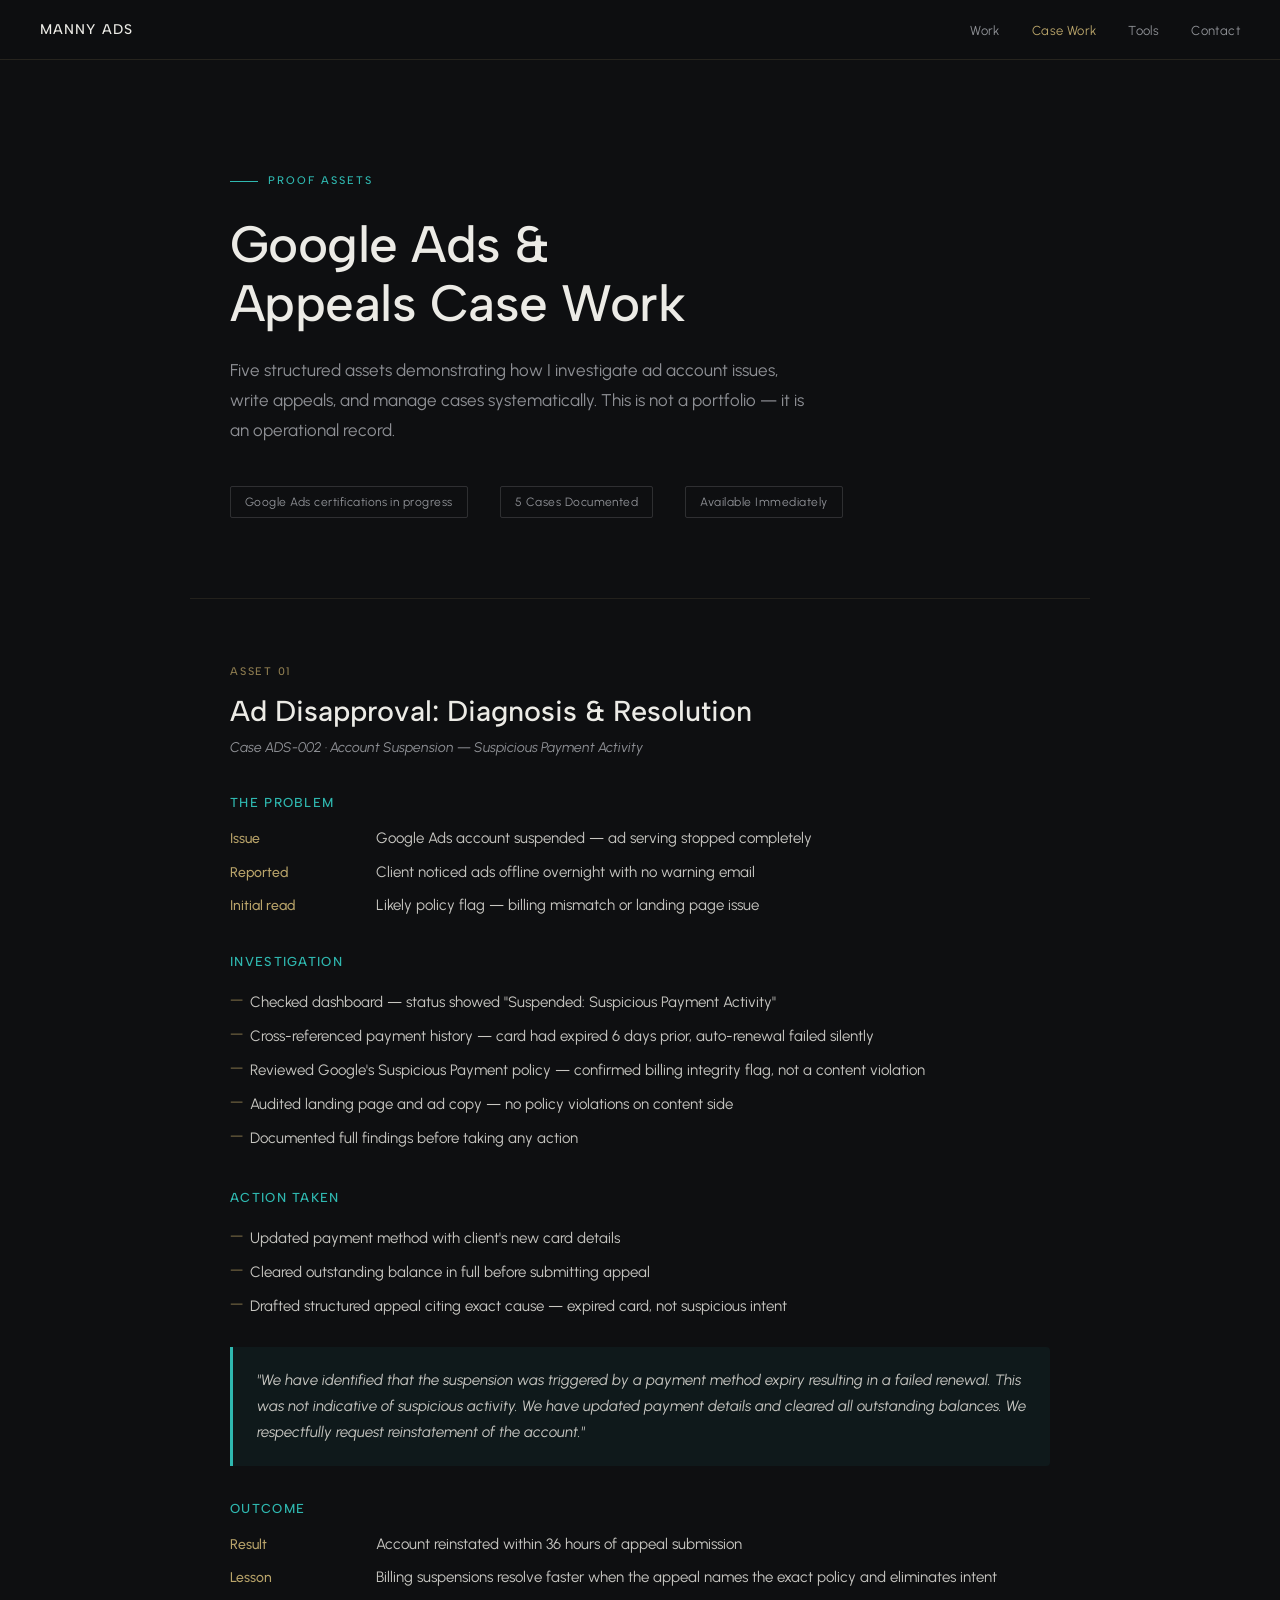
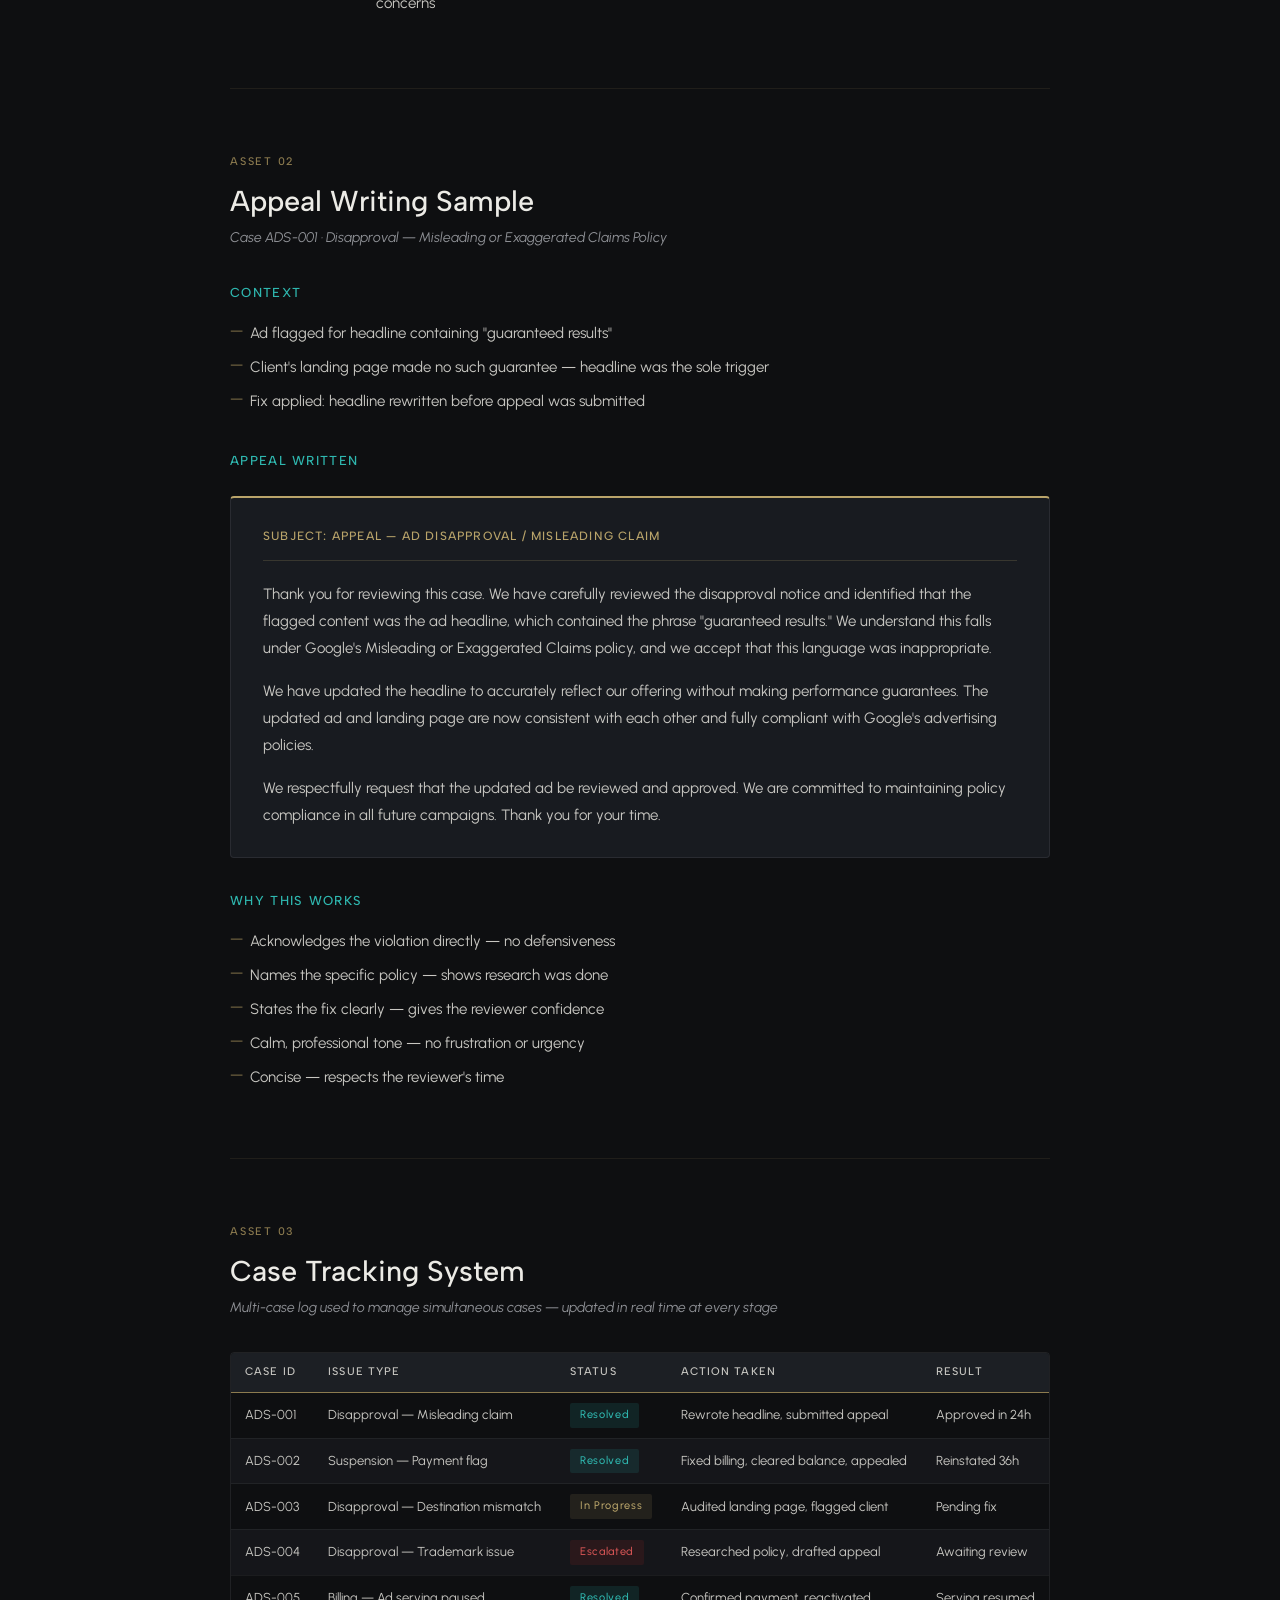
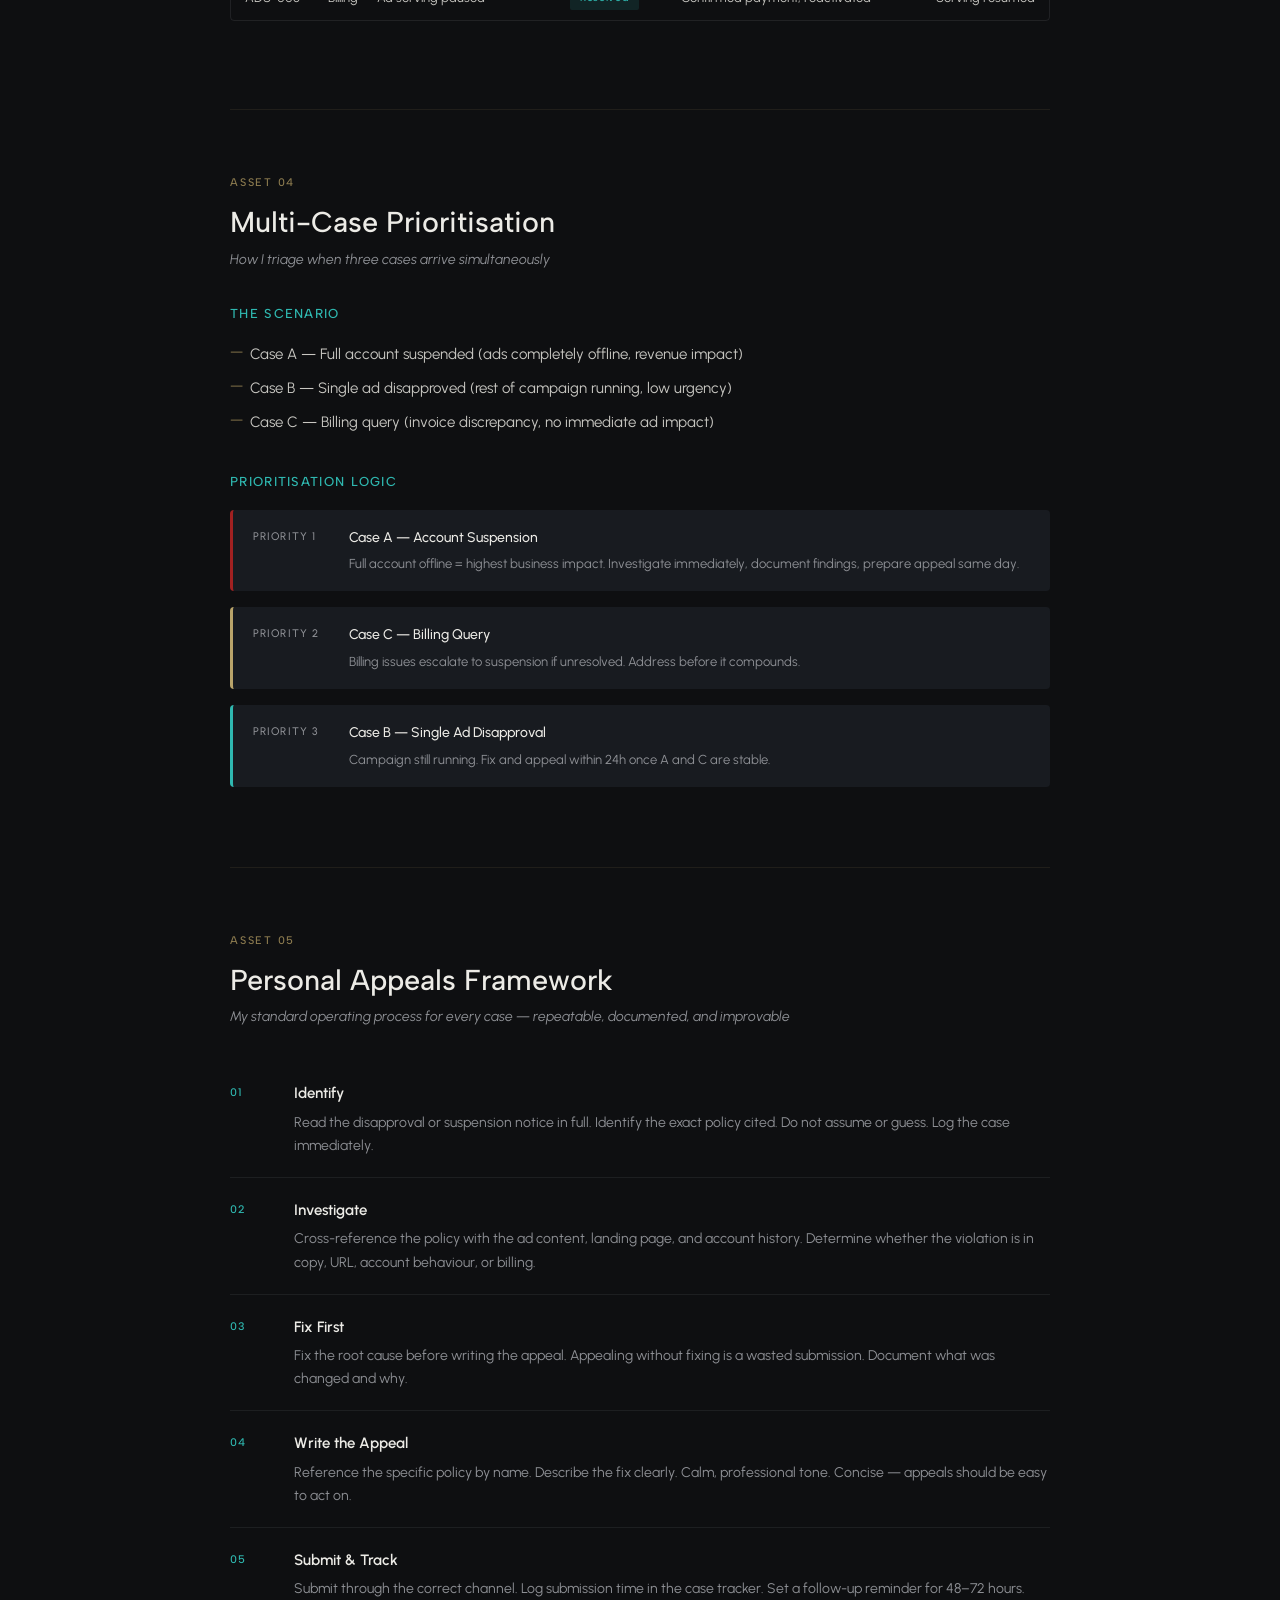
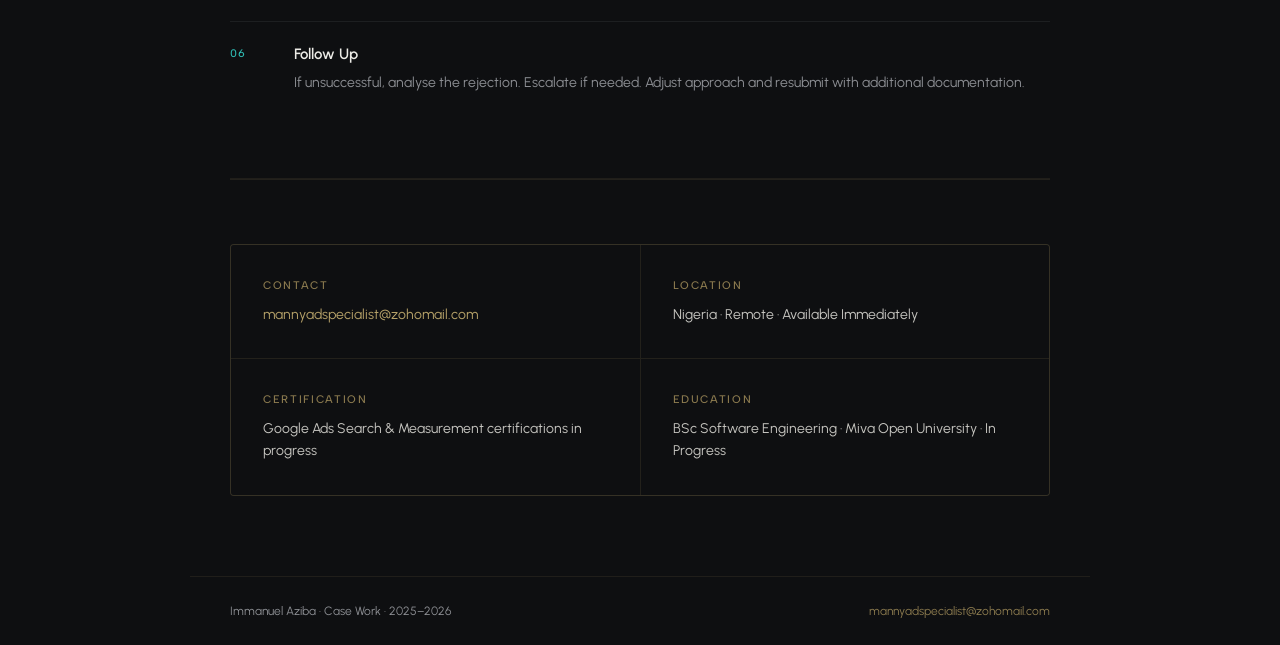
==== commit 1714e796: "Update case-work.html Email update, Brand name update" ====
--- a/case-work.html
+++ b/case-work.html
@@ -155,7 +155,7 @@
 <body>
 
 <nav>
-  <a href="index.html" class="nav-logo">MANNY AZIBA</a>
+  <a href="index.html" class="nav-logo">MANNY ADS</a>
   <ul class="nav-links" id="nav-links">
     <li><a href="index.html#work">Work</a></li>
     <li><a href="case-work.html" class="active">Case Work</a></li>
@@ -380,7 +380,7 @@
       <div class="closing-grid">
         <div class="closing-card">
           <div class="closing-label">Contact</div>
-          <div class="closing-value"><a href="mailto:mannyaziba@gmail.com">mannyaziba@gmail.com</a></div>
+          <div class="closing-value"><a href="mailto:mannyadspecialist@zohomail.com">mannyadspecialist@zohomail.com</a></div>
         </div>
         <div class="closing-card">
           <div class="closing-label">Location</div>
@@ -403,7 +403,7 @@
 
 <footer>
   <span class="footer-left">Immanuel Aziba · Case Work · 2025–2026</span>
-  <span class="footer-right"><a href="mailto:mannyaziba@gmail.com">mannyaziba@gmail.com</a></span>
+  <span class="footer-right"><a href="mailto:mannyadspecialist@zohomail.com">mannyadspecialist@zohomail.com</a></span>
 </footer>
 
 <script>
